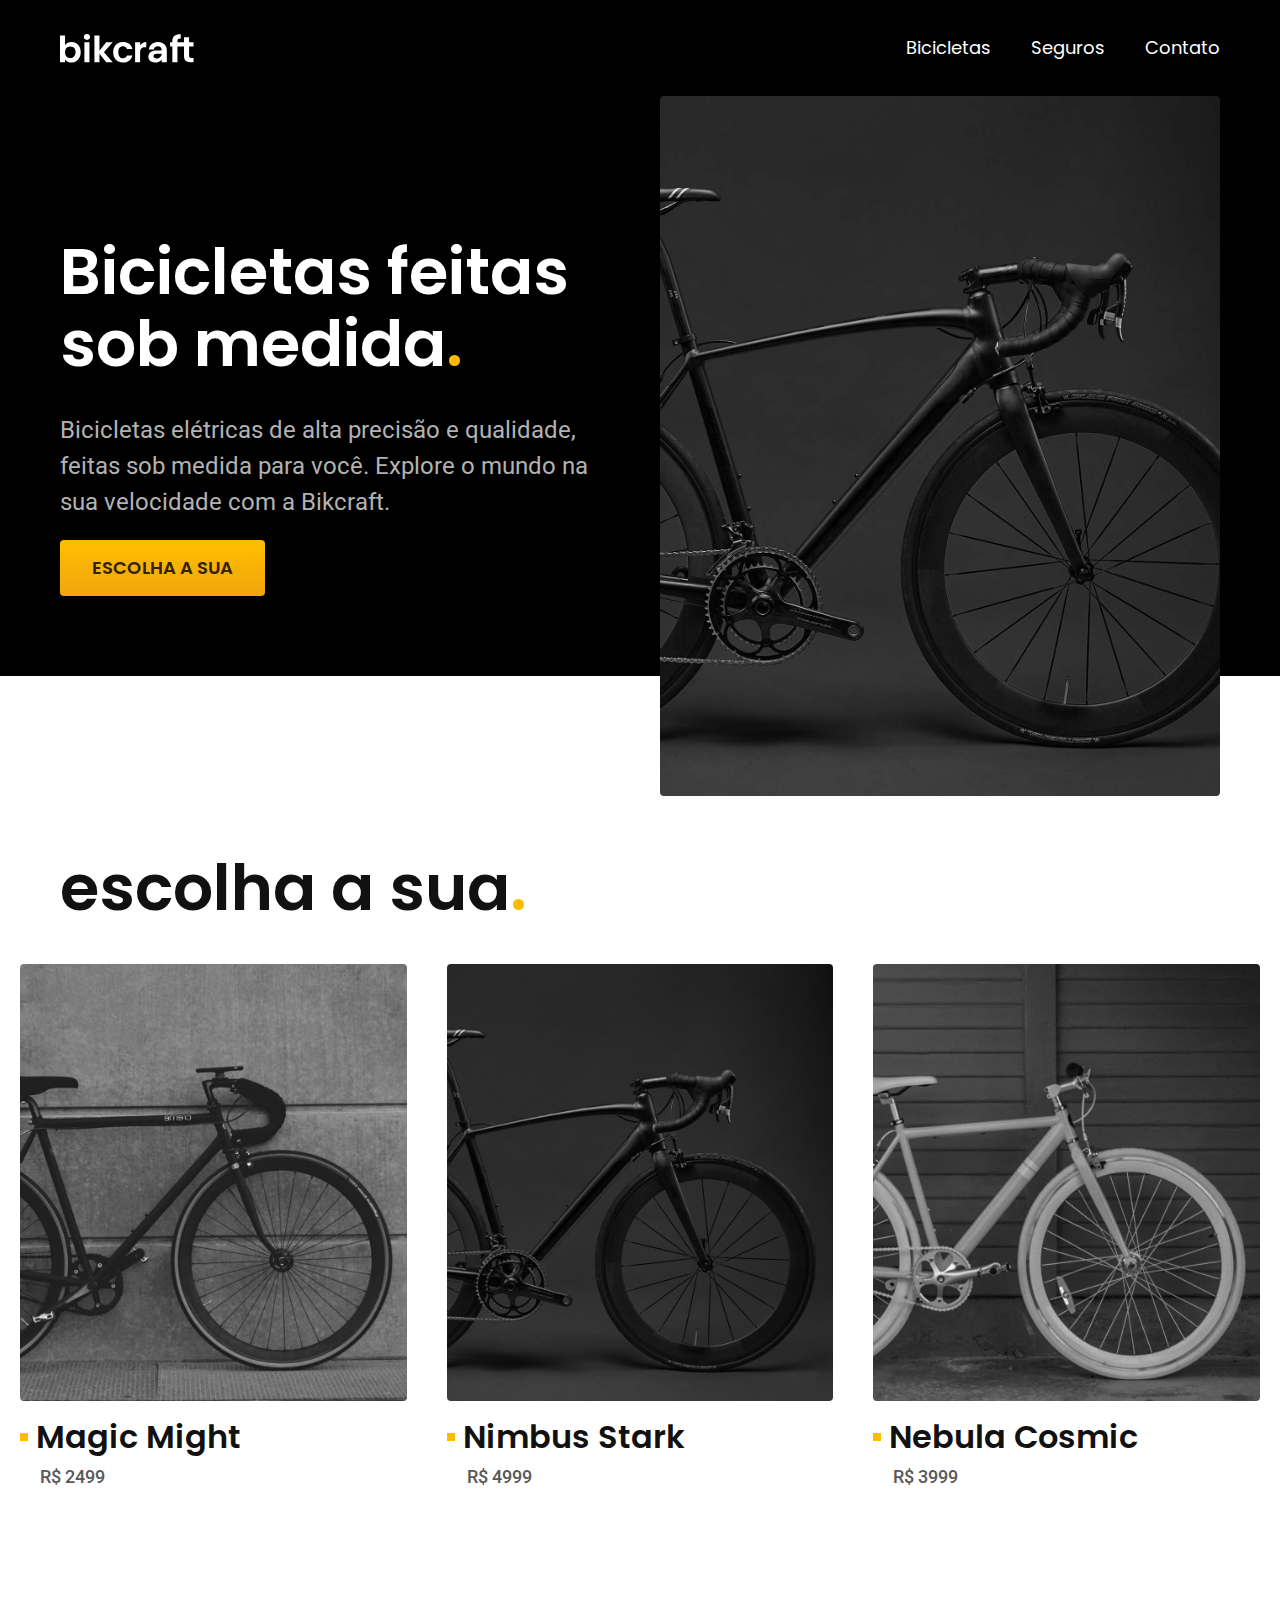
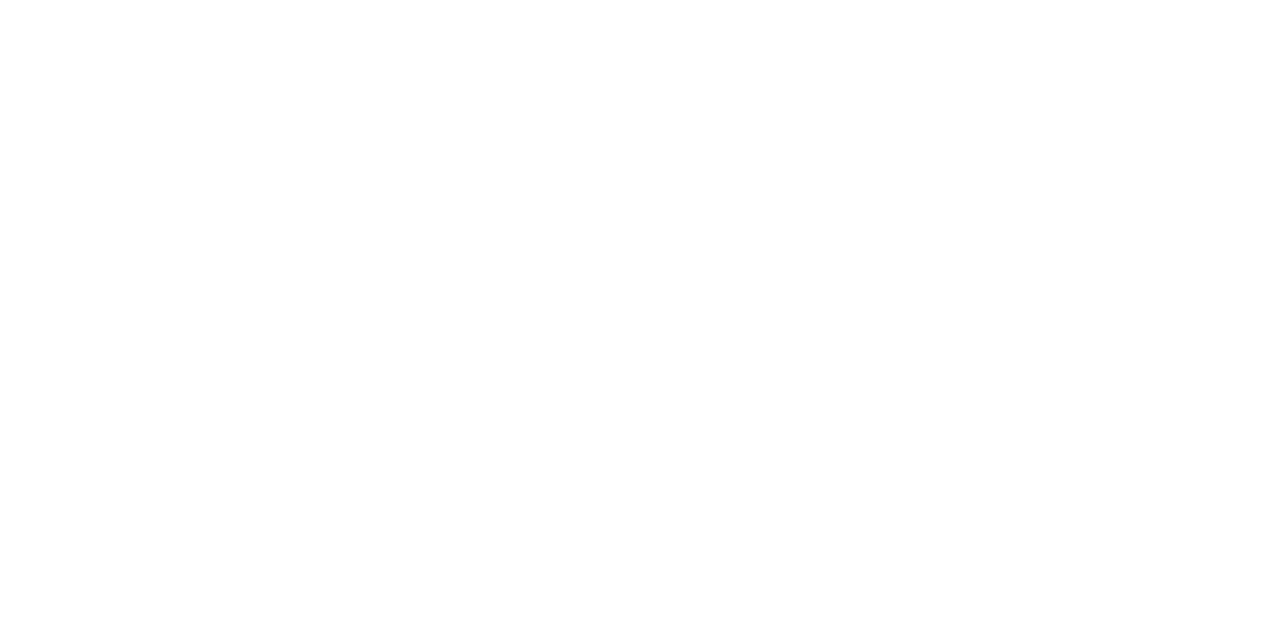
==== index.html @ a2d6c623 "container" ====
<!DOCTYPE html>
<html lang="pt-br">

<head>
  <meta charset="UTF-8">
  <meta http-equiv="X-UA-Compatible" content="IE=edge">
  <meta name="viewport" content="width=device-width, initial-scale=1.0">
  <meta name="description"
    content="Bicicletas elétricas de alta precisão e qualidade,  feitas sob medida para o cliente. Explore o mundo na sua velocidade com a Bikcraft.">

  <title>Bikcraft - Bicicletas Elétricas</title>

  <link rel="stylesheet" href="./css/style.css">

  <!--Tipografia-->
  <link rel="preconnect" href="https://fonts.googleapis.com">
  <link rel="preconnect" href="https://fonts.gstatic.com" crossorigin>
  <link href="https://fonts.googleapis.com/css2?family=Poppins:wght@400;600&family=Roboto:wght@400;500&display=swap"
    rel="stylesheet">

</head>

<body>

  <header class="header-bg">
    <div class="header container">

      <a href="./"><img src="./img/bikcraft.svg" alt="Bikcraft"></a>

      <nav aria-label="primaria">
        <ul class="header-menu font-1-m cor-0">
          <li><a href="./bicicletas.html">Bicicletas</a></li>
          <li><a href="./seguros.html">Seguros</a></li>
          <li><a href="./contato">Contato</a></li>
        </ul>
      </nav>
    </div>
  </header>



  <main class="introducao-bg">
    <div class="introducao container">
      <div class="introducao-conteudo">
        <h1 class="font-1-xxl cor-0">Bicicletas feitas sob medida<span class="cor-p1">.</span></h1>
        <p class="font-2-l cor-5">Bicicletas elétricas de alta precisão e qualidade, feitas sob medida para você.
          Explore o mundo na sua
          velocidade com a Bikcraft.</p>
        <a class="btn" href="./bicicletas.html">Escolha a sua</a>
      </div>
      <div>
        <img src="./img/fotos/introducao.jpg" alt="Bicicleta elétrica preta">
      </div>
    </div>
  </main>

  <article class="bicicletas-lista">
    <h2 class=" container font-1-xxl">escolha a sua<span class="cor-p1">.</span></h2>
    <ul>
      <li>
        <a href="./bicicletas/magic.html">
          <img src="./img/bicicletas/magic-home.jpg" alt="Bicicleta Preta">
          <h3 class="font-1-xl">Magic Might</h3>
          <span class="font-2-m cor-8">R$ 2499</span>
        </a>
      </li>

      <li>
        <a href="./bicicletas/nimbus.html">
          <img src="./img/bicicletas/nimbus-home.jpg" alt="Bicicleta Preta">
          <h3 class="font-1-xl">Nimbus Stark</h3>
          <span class="font-2-m cor-8">R$ 4999</span>
        </a>
      </li>

      <li>
        <a href="./bicicletas/nebula.html">
          <img src="./img/bicicletas/nebula-home.jpg" alt="Bicicleta Preta">
          <h3 class="font-1-xl">Nebula Cosmic</h3>
          <span class="font-2-m cor-8">R$ 3999</span>
        </a>
      </li>
    </ul>
  </article>













</body>

</html>
---- css/style.css ----
@import './global/global.css';
@import './utilidades/tipografia.css';
@import './utilidades/cores.css';

@import './global/header.css';

/* Utilidades*/
@import './utilidades/componentes.css';

/* Home */
@import './home/introducao.css';

/* Bicicletas Lista */
@import './bicicletas/bicicletas-lista.css';
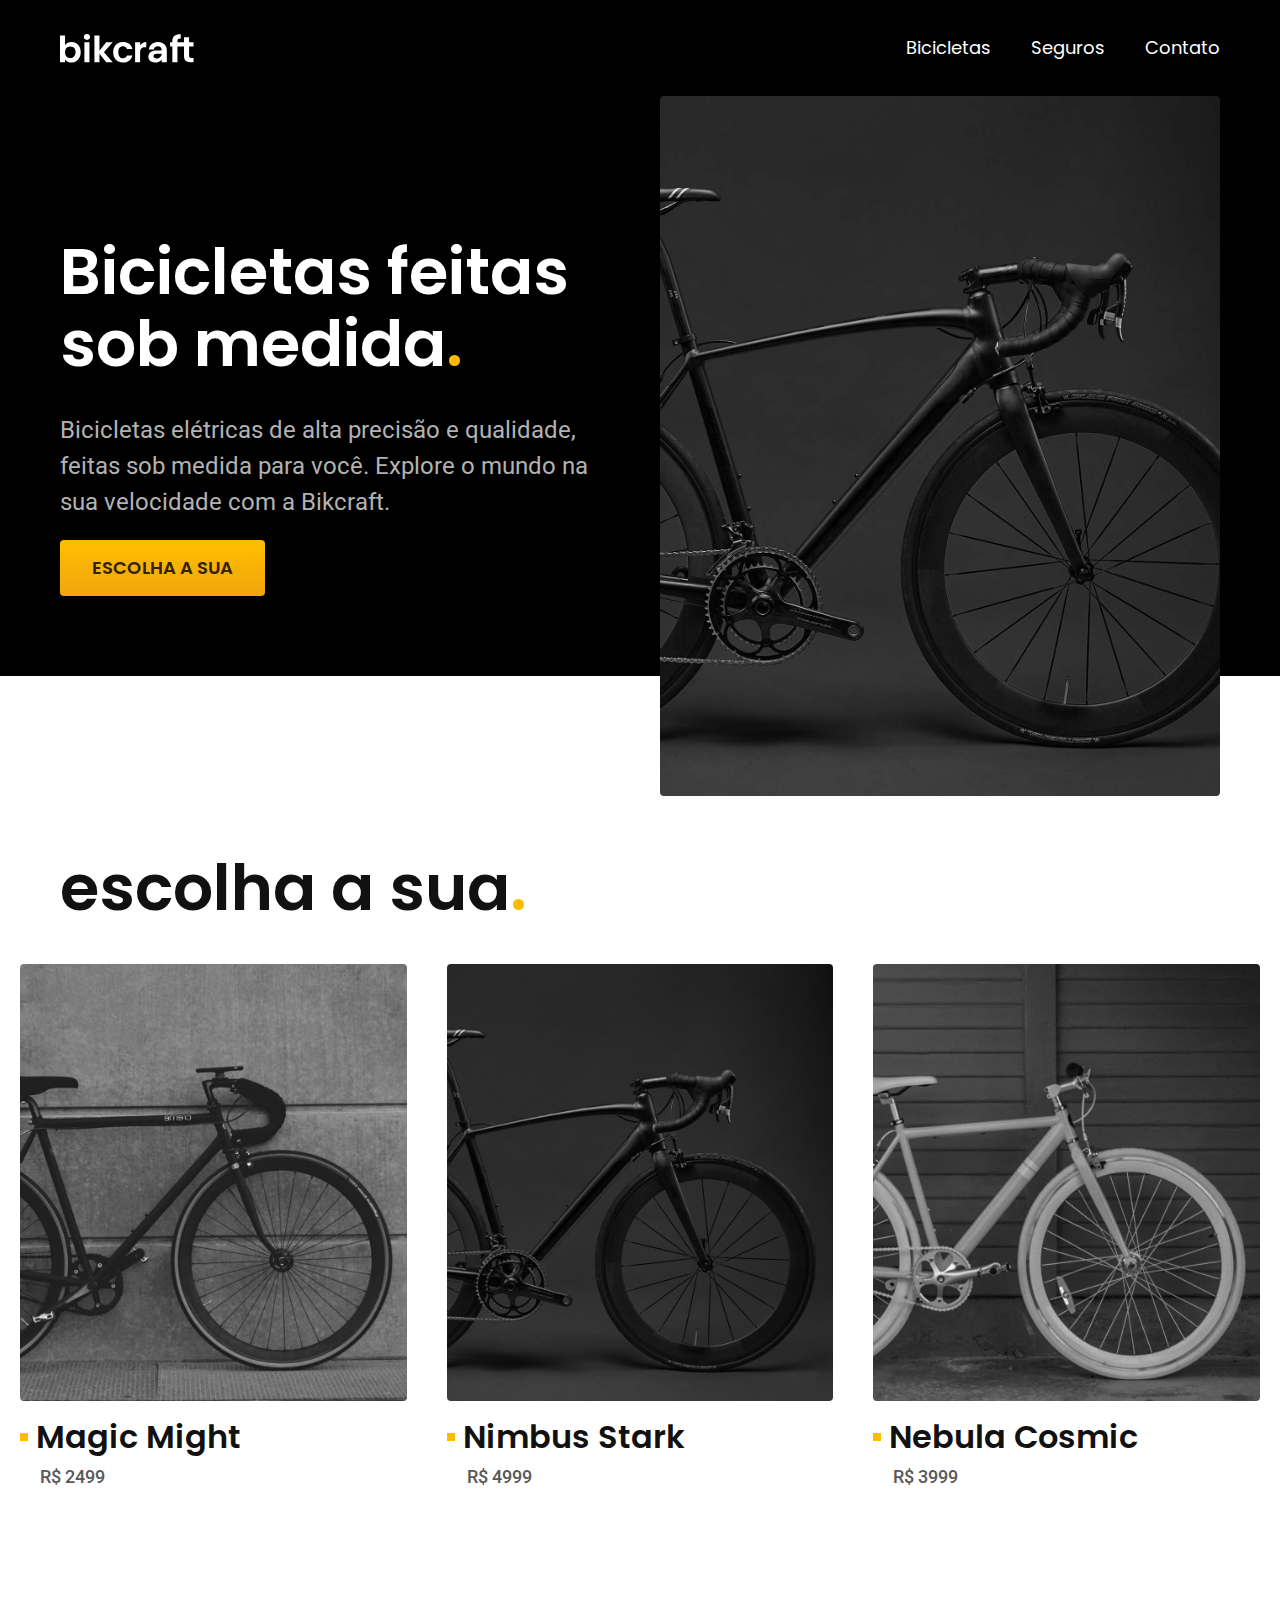
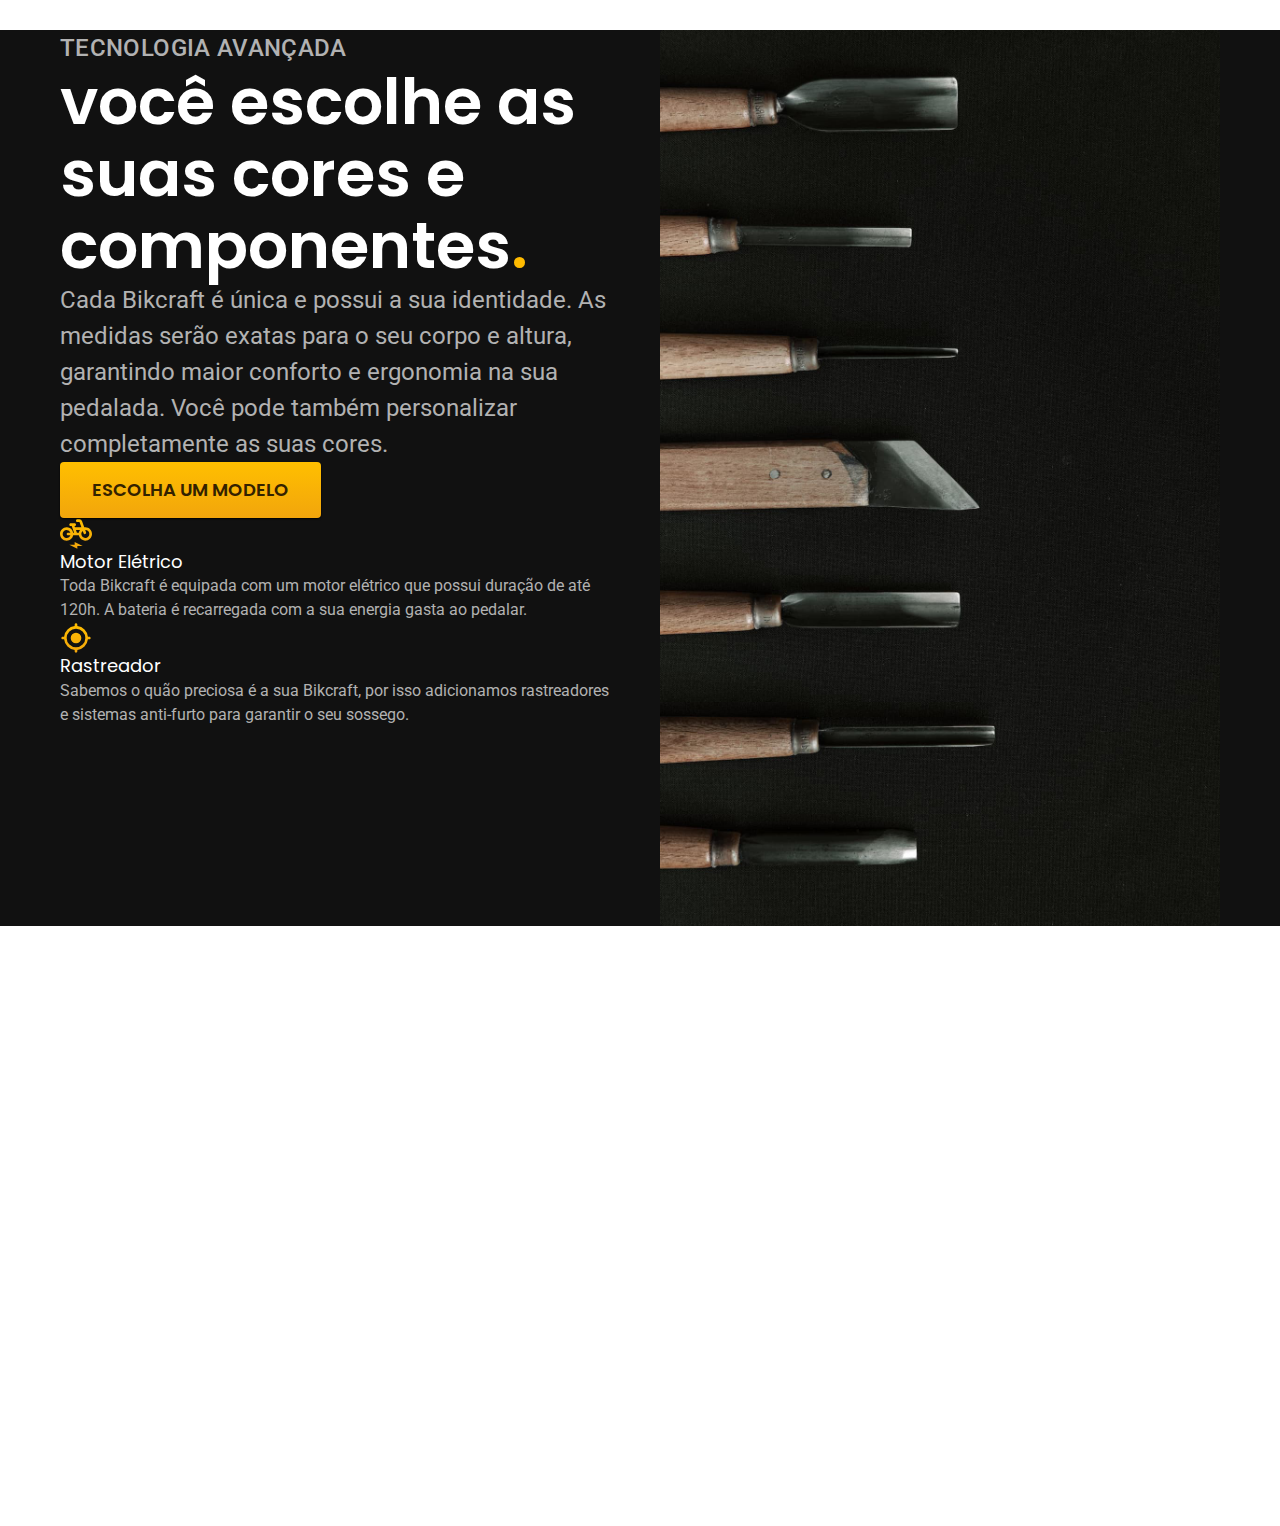
==== commit a03ff701: "tecnologia 1" ====
--- a/index.html
+++ b/index.html
@@ -83,8 +83,31 @@
     </ul>
   </article>
 
-
-
+  <article class="tecnologia-bg">
+    <div class="tecnologia container">
+      <div class="tecnologia-conteudo">
+        <span class="font-2-l-b cor-5">Tecnologia Avançada</span>
+        <h2 class="font-1-xxl cor-0">você escolhe as suas cores e componentes<span class="cor-p1">.</span></h2>
+        <p class="font-2-l cor-5">Cada Bikcraft é única e possui a sua identidade. As medidas serão exatas para o seu corpo e altura, garantindo maior conforto e ergonomia na sua pedalada. Você pode também personalizar completamente as suas cores.</p>
+        <a class="btn link" href="./bicicletas.html">Escolha um modelo</a>
+        <div class="tecnologia-vantagens">
+          <div>
+            <img src="./img/icones/eletrica.svg" alt="">
+            <h3 class="font-1-m cor-0">Motor Elétrico</h3>
+            <p class="font-2-s cor-5">Toda Bikcraft é equipada com um motor elétrico que possui duração de até 120h. A bateria é recarregada com a sua energia gasta ao pedalar.</p>
+          </div>
+          <div>
+            <img src="./img/icones/rastreador.svg" alt="">
+            <h3 class="font-1-m cor-0">Rastreador</h3>
+            <p class="font-2-s cor-5">Sabemos o quão preciosa é a sua Bikcraft, por isso adicionamos rastreadores e sistemas anti-furto para garantir o seu sossego.</p>
+          </div>
+        </div>
+      </div>
+      <div class="tecnologia-imagem">
+        <img src="./img/fotos/tecnologia.jpg" alt="">
+      </div>
+    </div>
+  </article>
 
 
 
--- a/css/style.css
+++ b/css/style.css
@@ -11,4 +11,7 @@
 @import './home/introducao.css';
 
 /* Bicicletas Lista */
-@import './bicicletas/bicicletas-lista.css';+@import './bicicletas/bicicletas-lista.css';
+
+/* Tecnologia */
+@import './home/tecnologia.css';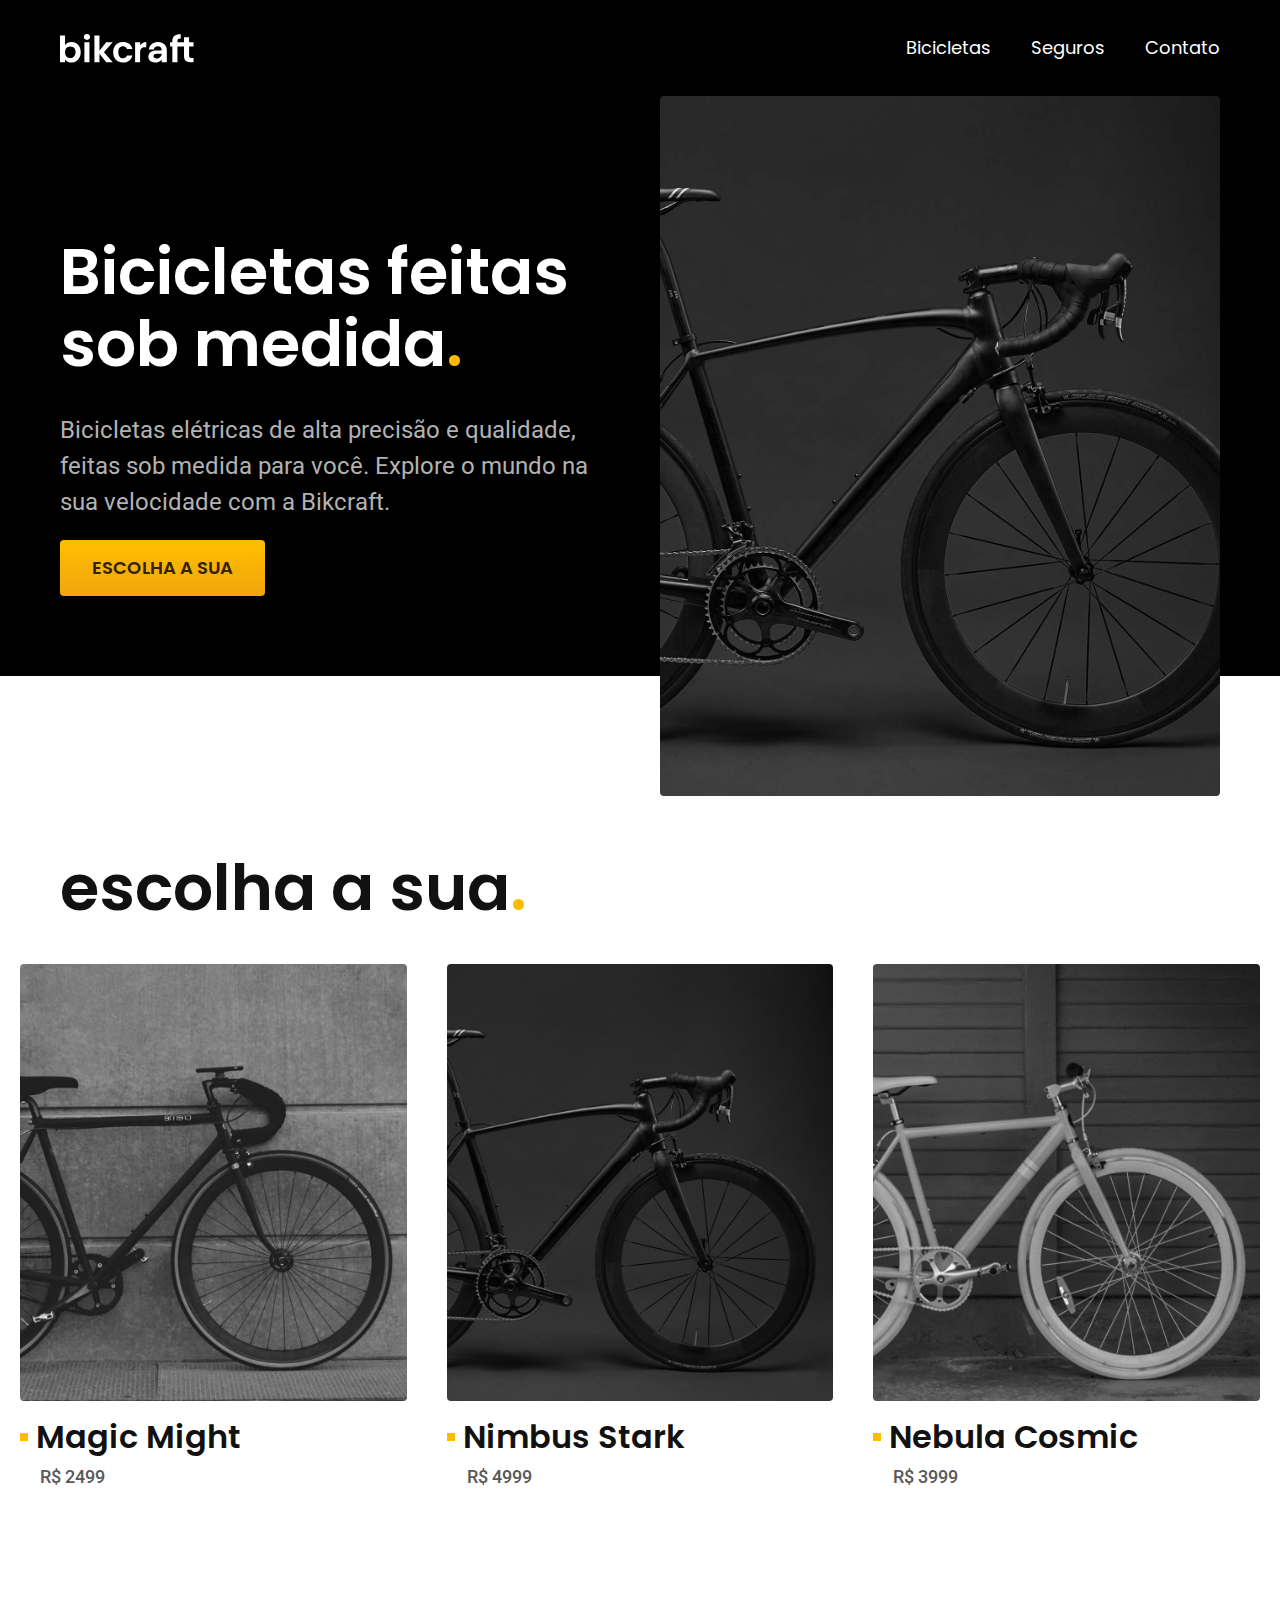
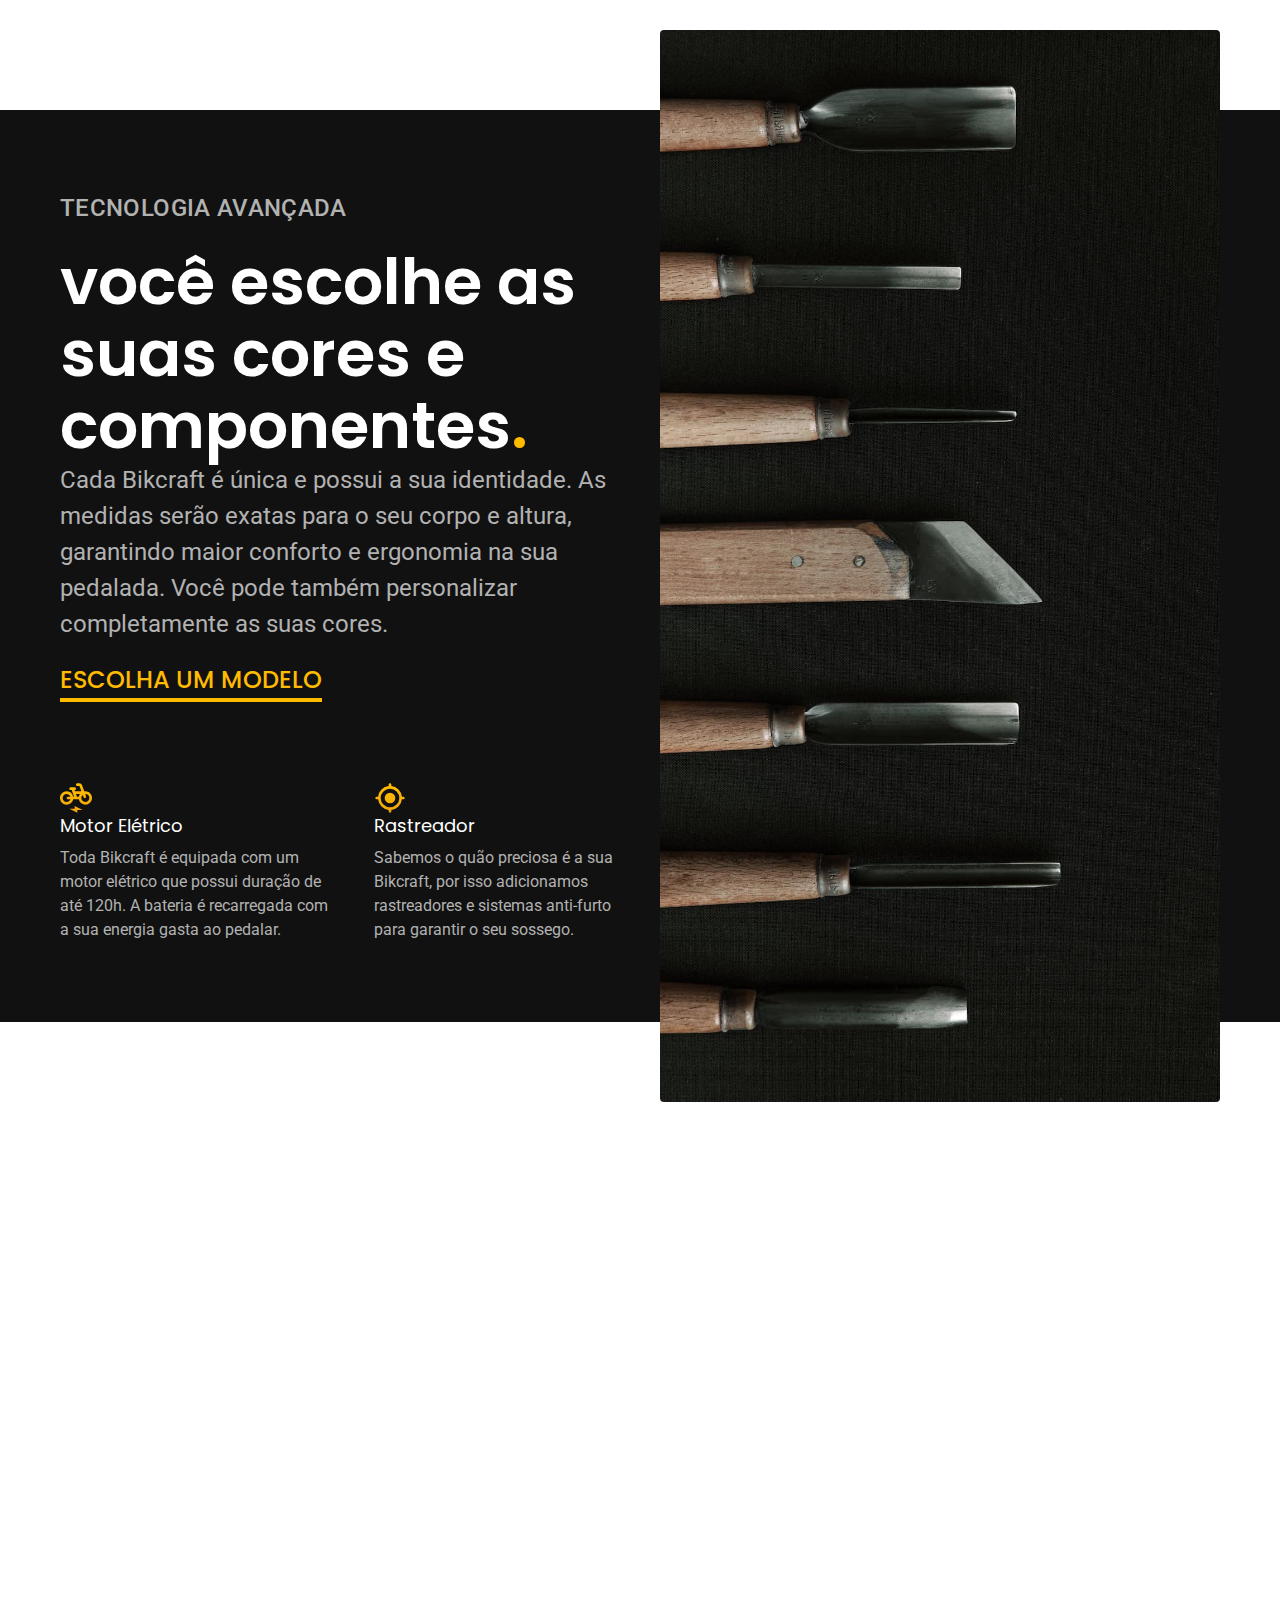
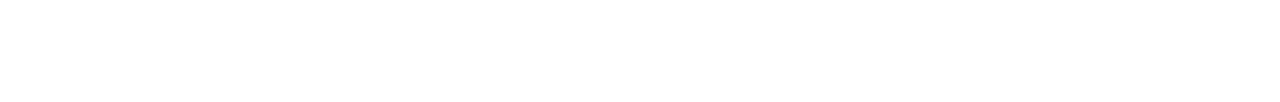
==== commit 4c07711a: "tecnologia 2" ====
--- a/index.html
+++ b/index.html
@@ -89,7 +89,7 @@
         <span class="font-2-l-b cor-5">Tecnologia Avançada</span>
         <h2 class="font-1-xxl cor-0">você escolhe as suas cores e componentes<span class="cor-p1">.</span></h2>
         <p class="font-2-l cor-5">Cada Bikcraft é única e possui a sua identidade. As medidas serão exatas para o seu corpo e altura, garantindo maior conforto e ergonomia na sua pedalada. Você pode também personalizar completamente as suas cores.</p>
-        <a class="btn link" href="./bicicletas.html">Escolha um modelo</a>
+        <a class="link" href="./bicicletas.html">Escolha um modelo</a>
         <div class="tecnologia-vantagens">
           <div>
             <img src="./img/icones/eletrica.svg" alt="">
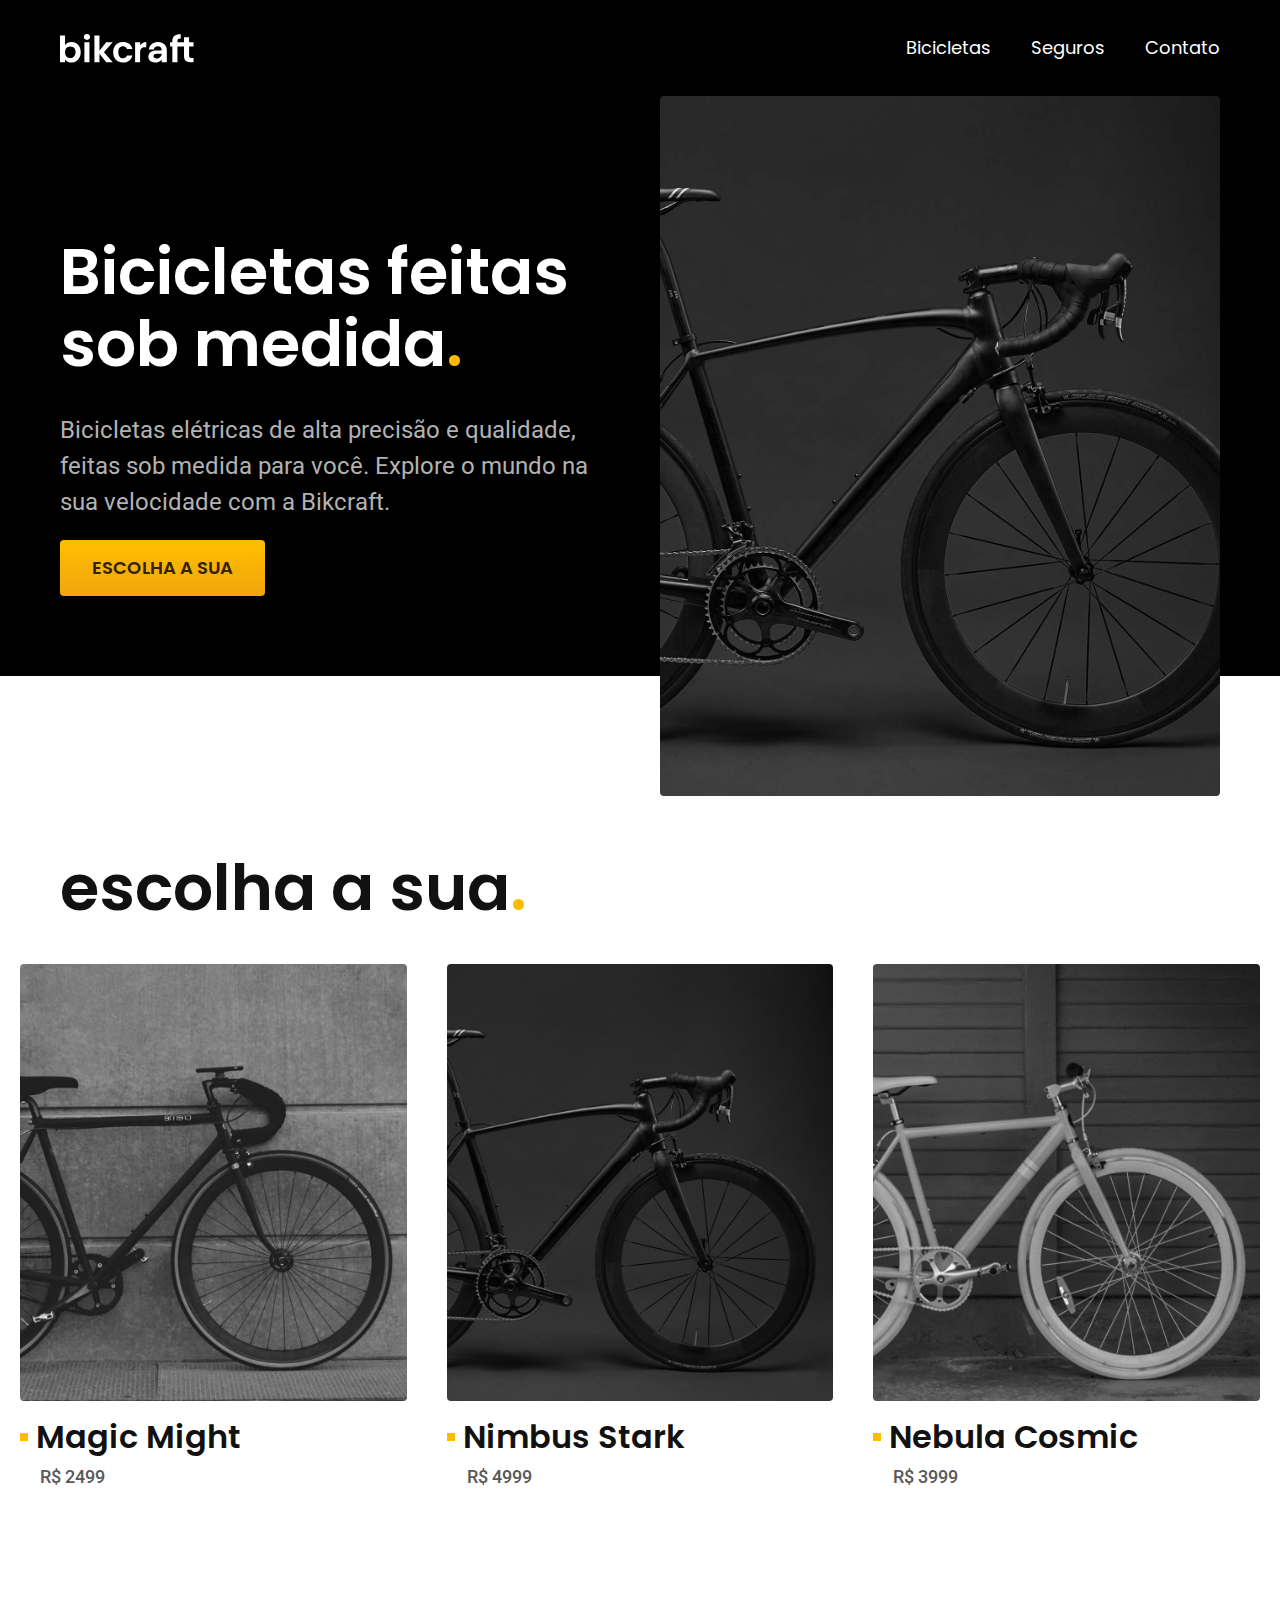
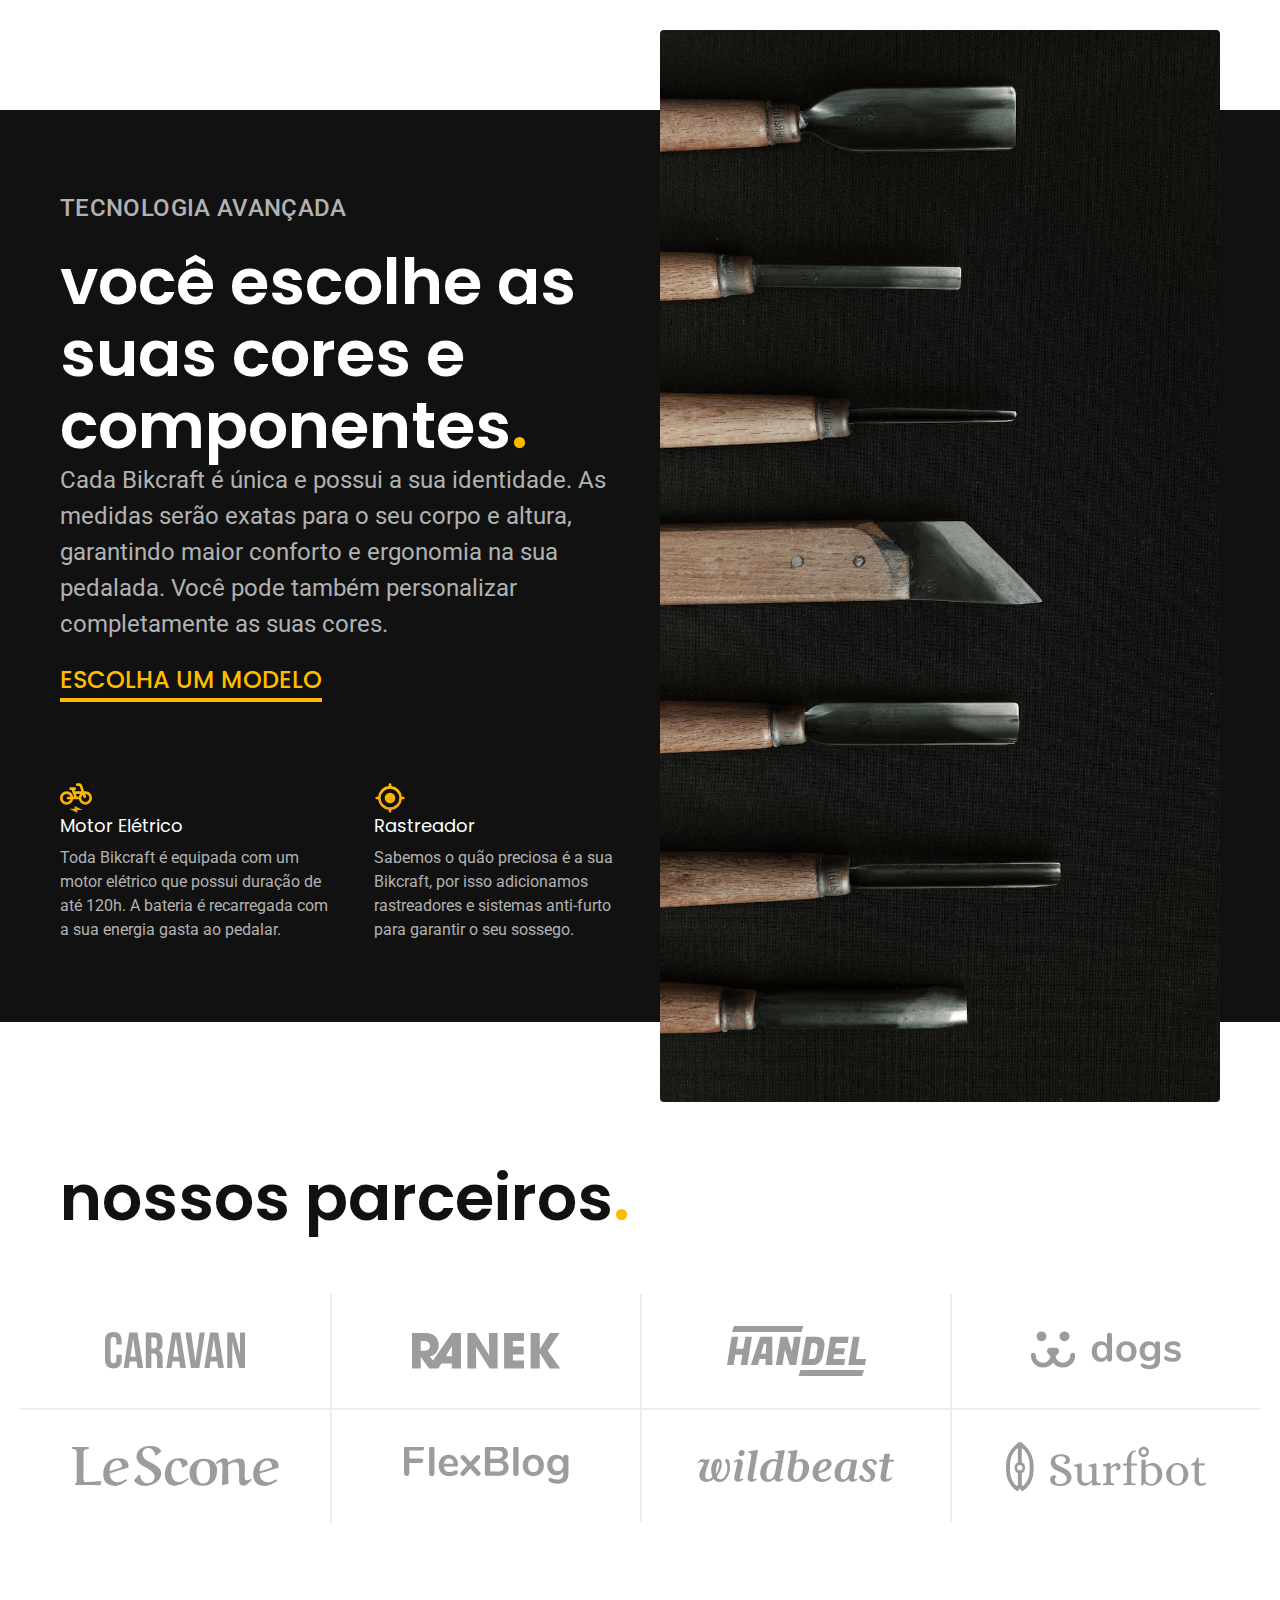
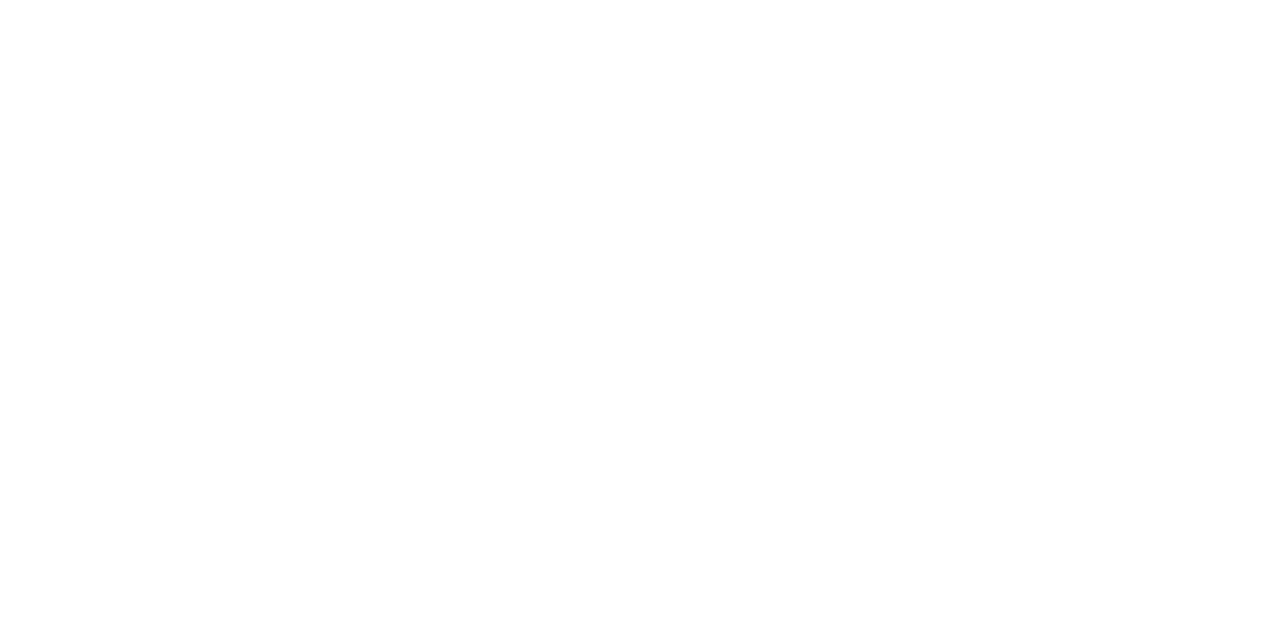
==== commit 75536fc5: "Parceiros" ====
--- a/index.html
+++ b/index.html
@@ -88,18 +88,22 @@
       <div class="tecnologia-conteudo">
         <span class="font-2-l-b cor-5">Tecnologia Avançada</span>
         <h2 class="font-1-xxl cor-0">você escolhe as suas cores e componentes<span class="cor-p1">.</span></h2>
-        <p class="font-2-l cor-5">Cada Bikcraft é única e possui a sua identidade. As medidas serão exatas para o seu corpo e altura, garantindo maior conforto e ergonomia na sua pedalada. Você pode também personalizar completamente as suas cores.</p>
+        <p class="font-2-l cor-5">Cada Bikcraft é única e possui a sua identidade. As medidas serão exatas para o seu
+          corpo e altura, garantindo maior conforto e ergonomia na sua pedalada. Você pode também personalizar
+          completamente as suas cores.</p>
         <a class="link" href="./bicicletas.html">Escolha um modelo</a>
         <div class="tecnologia-vantagens">
           <div>
             <img src="./img/icones/eletrica.svg" alt="">
             <h3 class="font-1-m cor-0">Motor Elétrico</h3>
-            <p class="font-2-s cor-5">Toda Bikcraft é equipada com um motor elétrico que possui duração de até 120h. A bateria é recarregada com a sua energia gasta ao pedalar.</p>
+            <p class="font-2-s cor-5">Toda Bikcraft é equipada com um motor elétrico que possui duração de até 120h. A
+              bateria é recarregada com a sua energia gasta ao pedalar.</p>
           </div>
           <div>
             <img src="./img/icones/rastreador.svg" alt="">
             <h3 class="font-1-m cor-0">Rastreador</h3>
-            <p class="font-2-s cor-5">Sabemos o quão preciosa é a sua Bikcraft, por isso adicionamos rastreadores e sistemas anti-furto para garantir o seu sossego.</p>
+            <p class="font-2-s cor-5">Sabemos o quão preciosa é a sua Bikcraft, por isso adicionamos rastreadores e
+              sistemas anti-furto para garantir o seu sossego.</p>
           </div>
         </div>
       </div>
@@ -108,6 +112,20 @@
       </div>
     </div>
   </article>
+
+  <section class="parceiros" aria-label="Nossos Parceiros">
+    <h2 class=" container font-1-xxl">nossos parceiros<span class="cor-p1">.</span></h2>
+    <ul>
+      <li><img src="./img/parceiros/caravan.svg" alt="caravan"></li>
+      <li><img src="./img/parceiros/ranek.svg" alt="ranek"></li>
+      <li><img src="./img/parceiros/handel.svg" alt="handel"></li>
+      <li><img src="./img/parceiros/dogs.svg" alt="dogs"></li>
+      <li><img src="./img/parceiros/lescone.svg" alt="lescone"></li>
+      <li><img src="./img/parceiros/flexblog.svg" alt="flexblog"></li>
+      <li><img src="./img/parceiros/wildbeast.svg" alt="wildbeast"></li>
+      <li><img src="./img/parceiros/surfbot.svg" alt="surfbot"></li>
+    </ul>
+  </section>
 
 
 
--- a/css/style.css
+++ b/css/style.css
@@ -14,4 +14,7 @@
 @import './bicicletas/bicicletas-lista.css';
 
 /* Tecnologia */
-@import './home/tecnologia.css';+@import './home/tecnologia.css';
+
+/* Parceiros */
+@import './home/parceiros.css';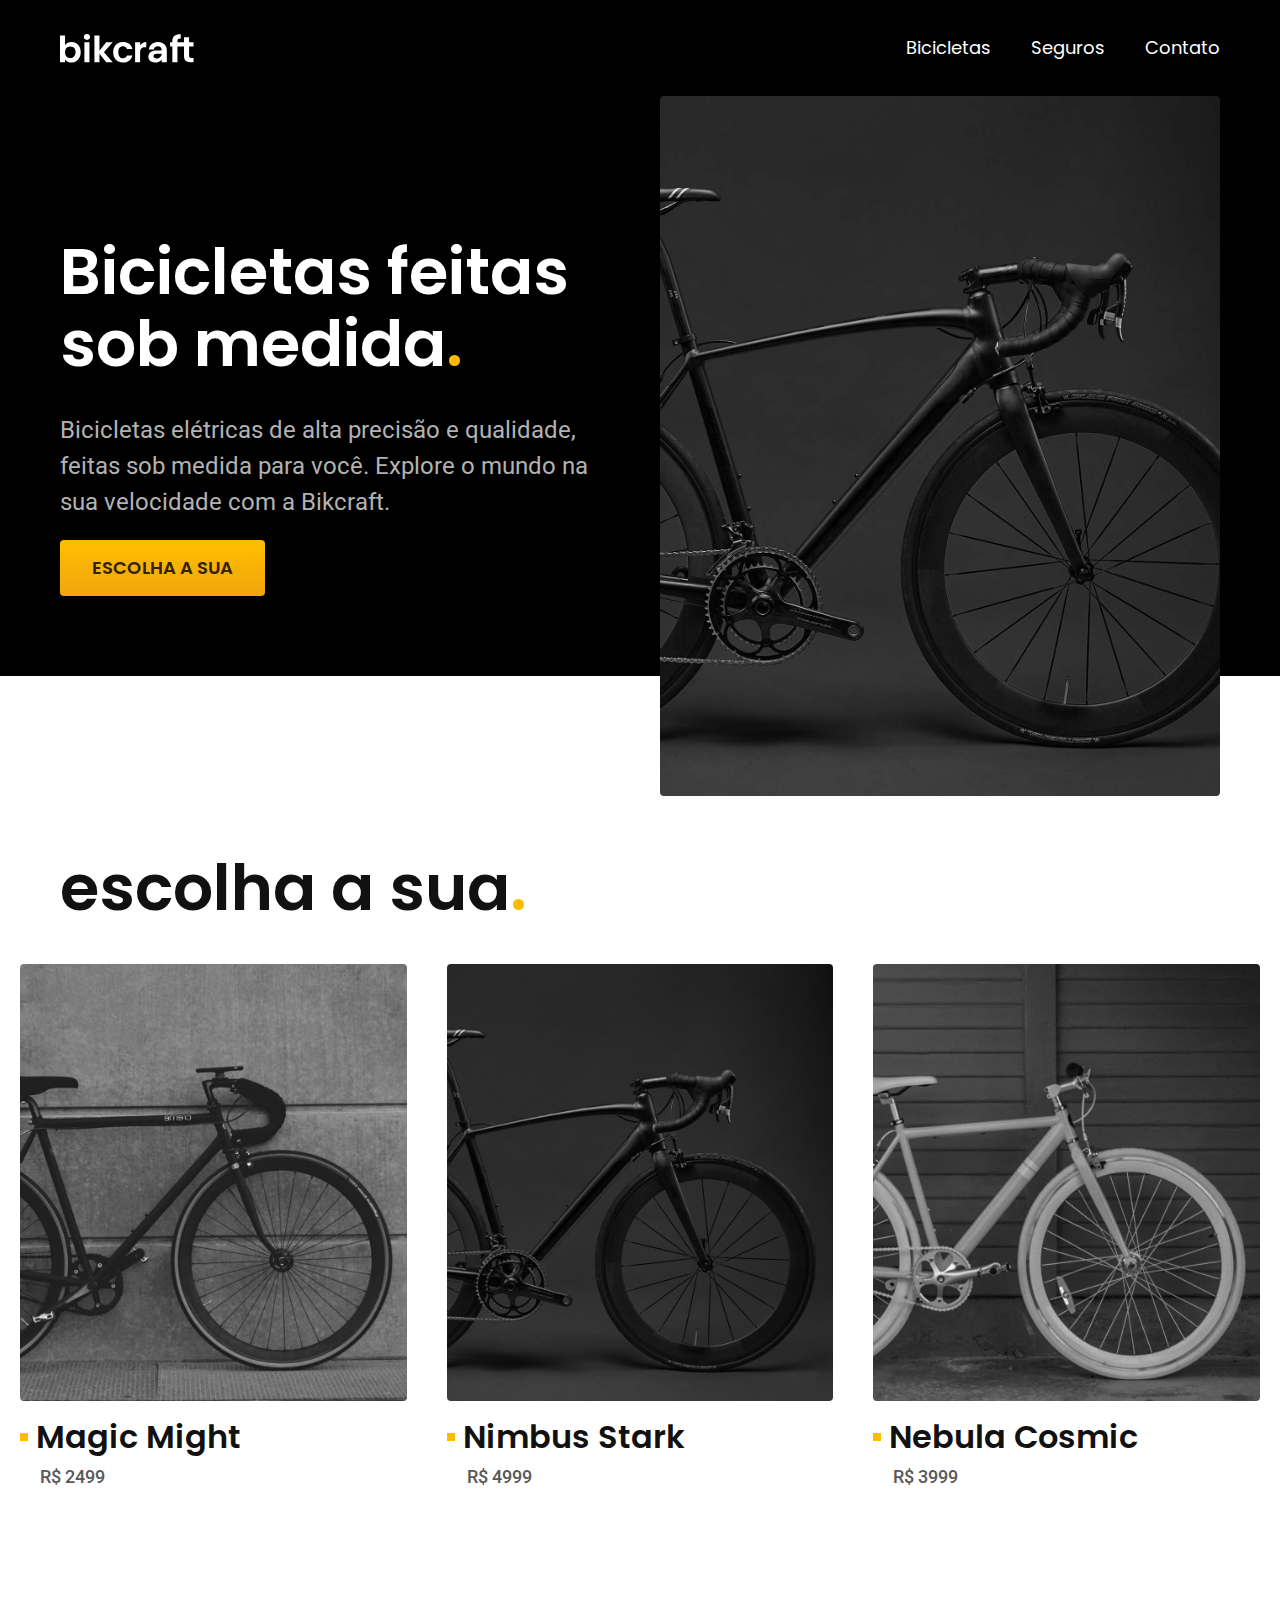
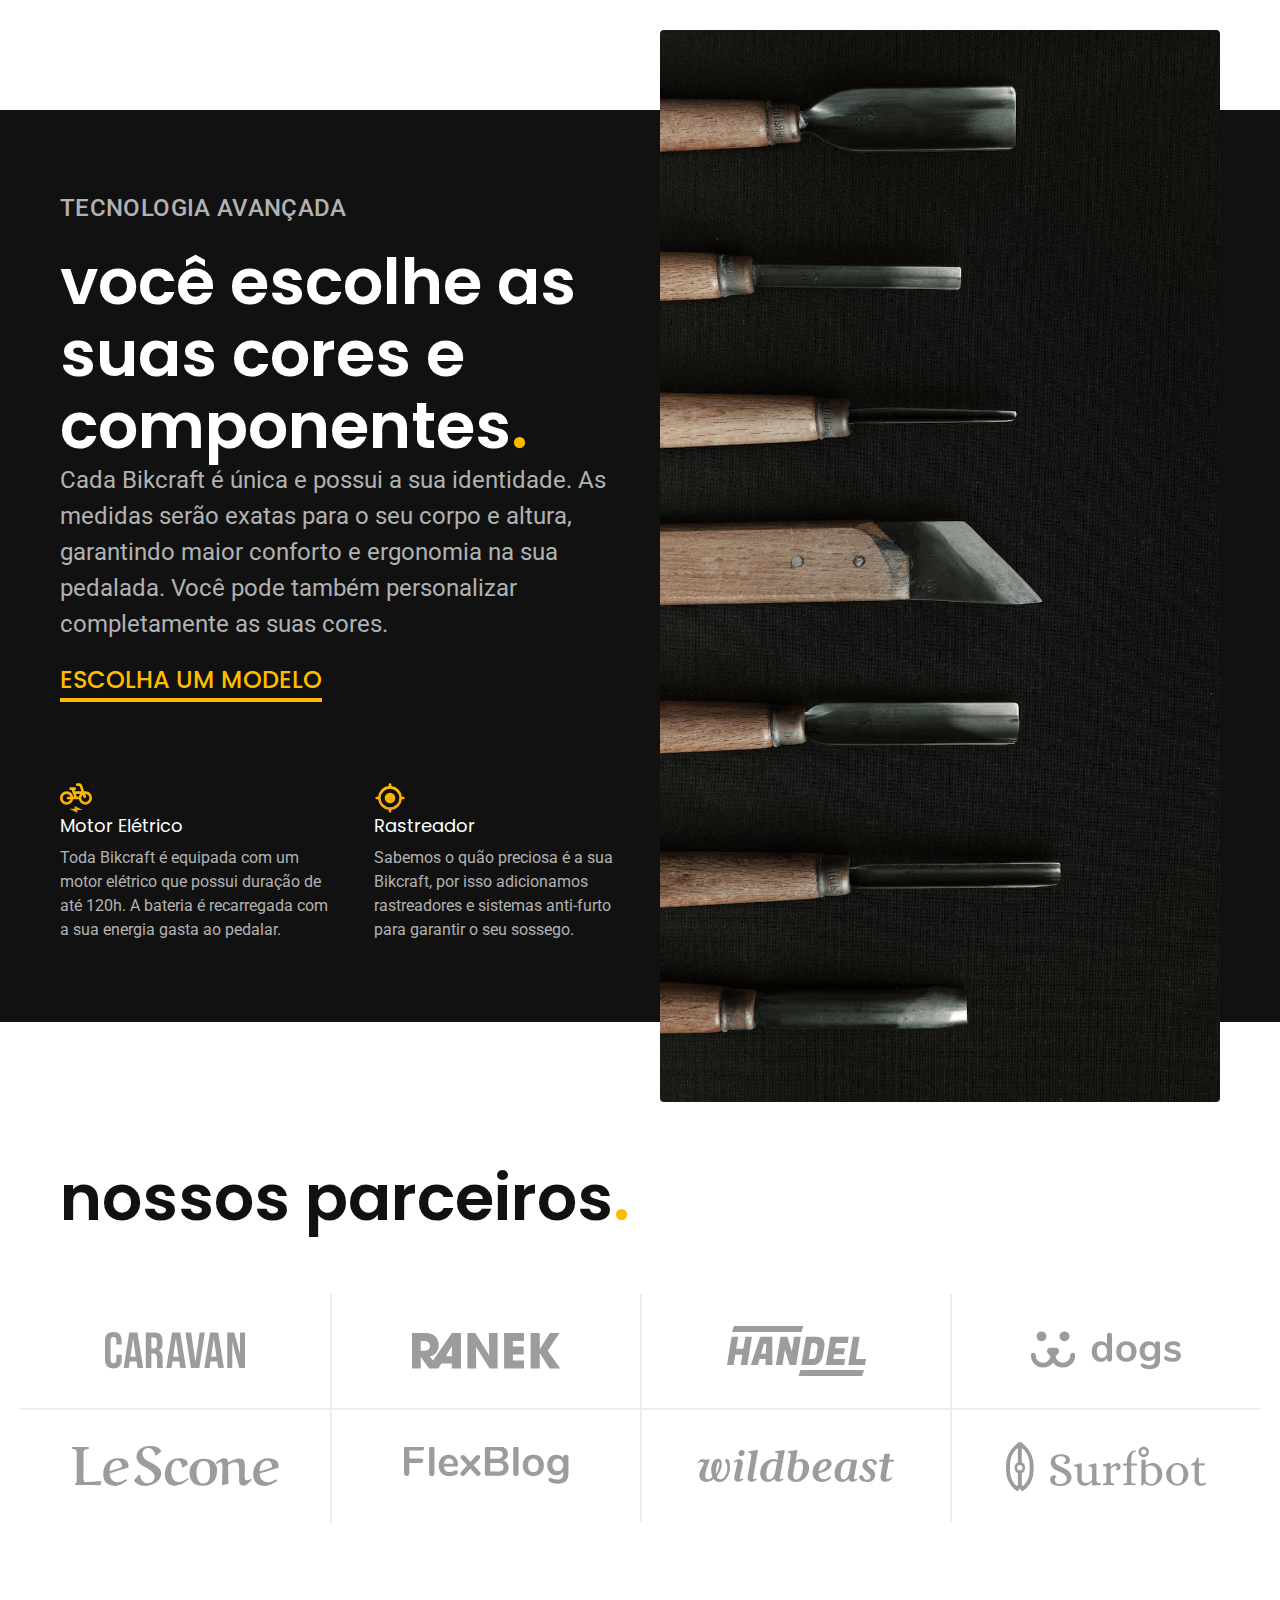
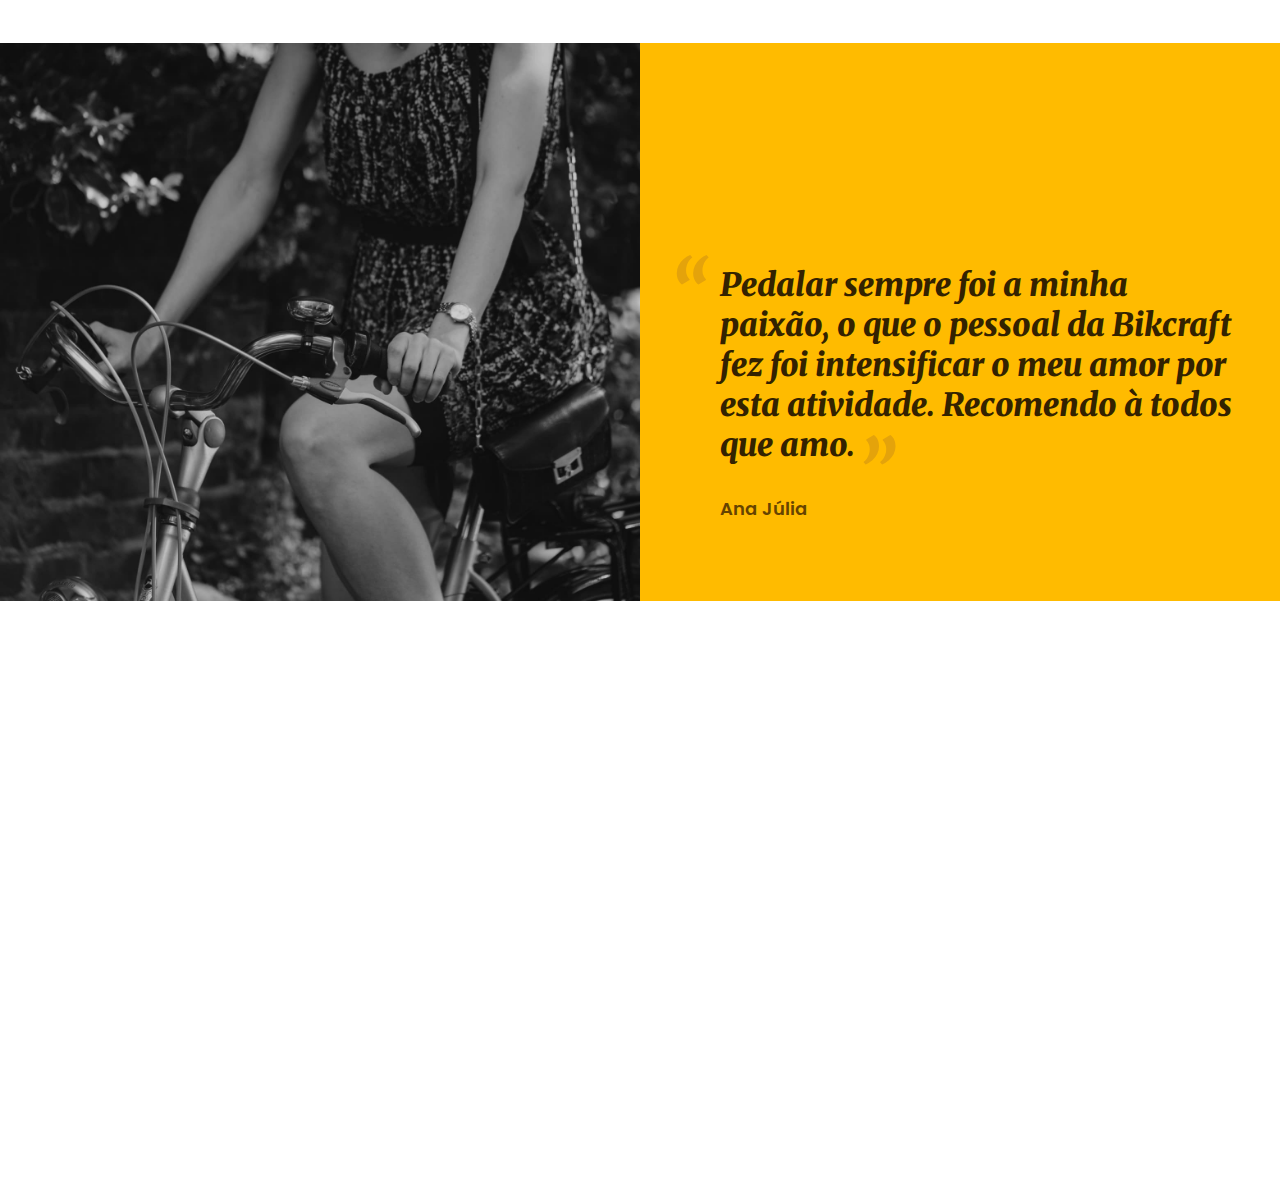
==== commit 6da5bf8c: "depoimento" ====
--- a/index.html
+++ b/index.html
@@ -15,7 +15,8 @@
   <!--Tipografia-->
   <link rel="preconnect" href="https://fonts.googleapis.com">
   <link rel="preconnect" href="https://fonts.gstatic.com" crossorigin>
-  <link href="https://fonts.googleapis.com/css2?family=Poppins:wght@400;600&family=Roboto:wght@400;500&display=swap"
+  <link
+    href="https://fonts.googleapis.com/css2?family=Merriweather:ital,wght@1,900&family=Poppins:wght@400;600&family=Roboto:wght@400;500&display=swap"
     rel="stylesheet">
 
 </head>
@@ -127,6 +128,19 @@
     </ul>
   </section>
 
+  <section class="depoimento" aria-label="Depoimento">
+    <div>
+      <img src="./img/fotos/depoimento.jpg" alt="Pessoa pedalando uma bicicleta Bikcraft">
+    </div>
+    <div class="depoimento-conteudo">
+      <blockquote class="font-1-xl cor-p5">
+        <p>Pedalar sempre foi a minha paixão, o que o pessoal da Bikcraft fez foi intensificar o meu amor por esta
+          atividade. Recomendo à todos que amo.</p>
+      </blockquote>
+      <span class="font-1-m-b cor-p4">Ana Júlia</span>
+    </div>
+  </section>
+
 
 
 
--- a/css/style.css
+++ b/css/style.css
@@ -9,12 +9,11 @@
 
 /* Home */
 @import './home/introducao.css';
+@import './home/depoimento.css';
+@import './home/tecnologia.css';
+@import './home/parceiros.css';
+
 
 /* Bicicletas Lista */
 @import './bicicletas/bicicletas-lista.css';
 
-/* Tecnologia */
-@import './home/tecnologia.css';
-
-/* Parceiros */
-@import './home/parceiros.css';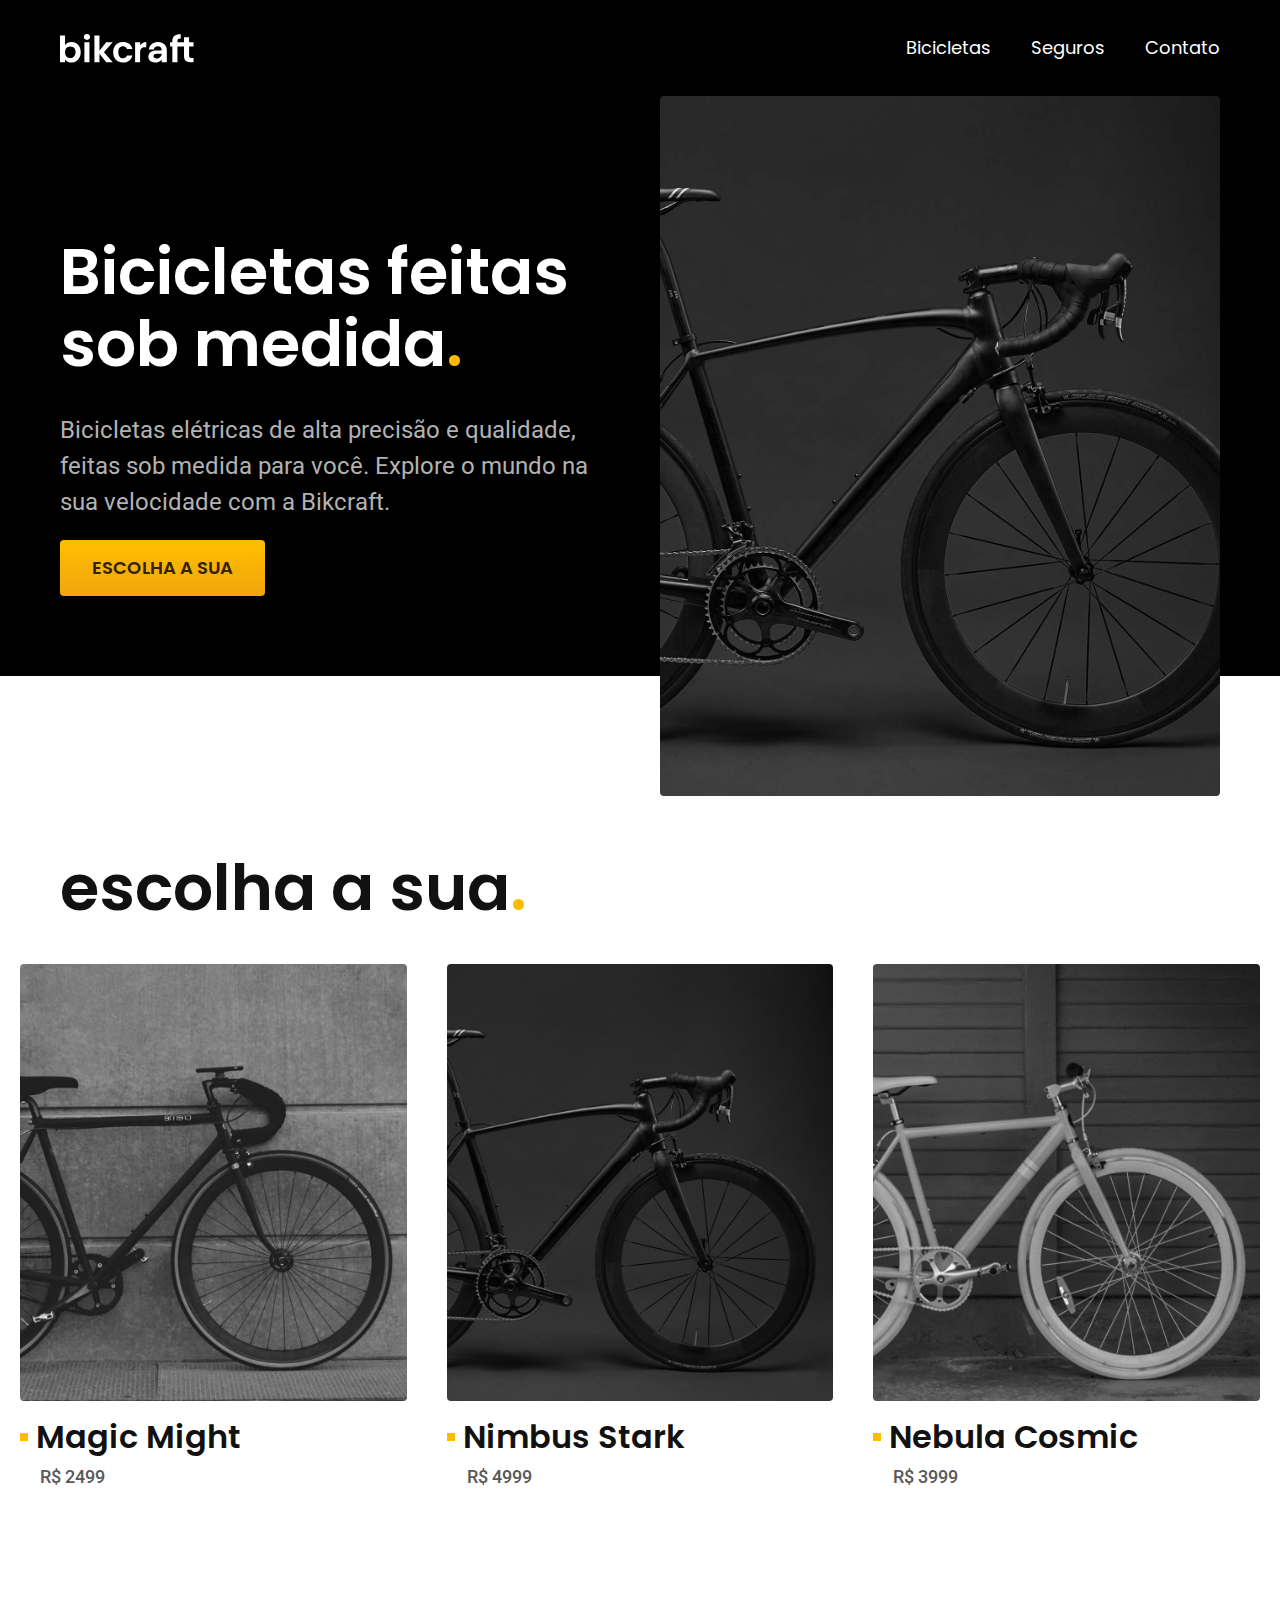
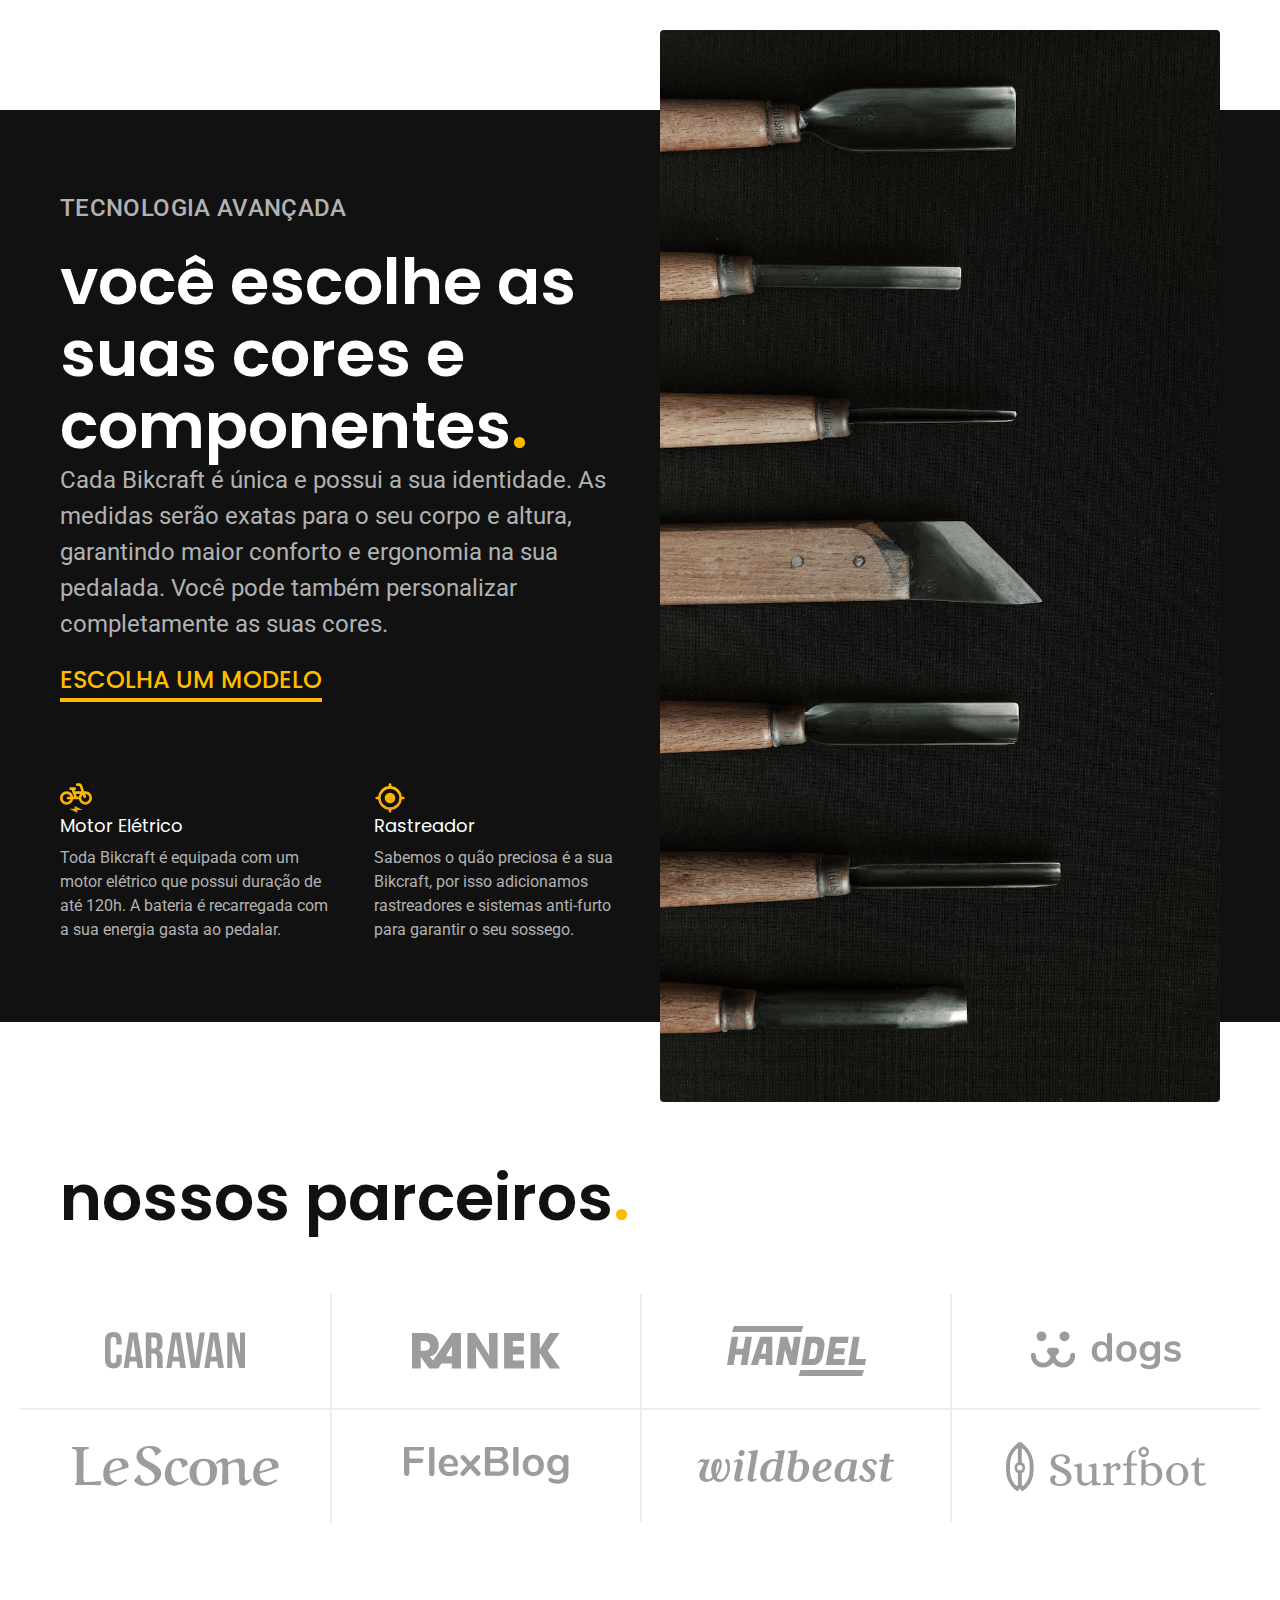
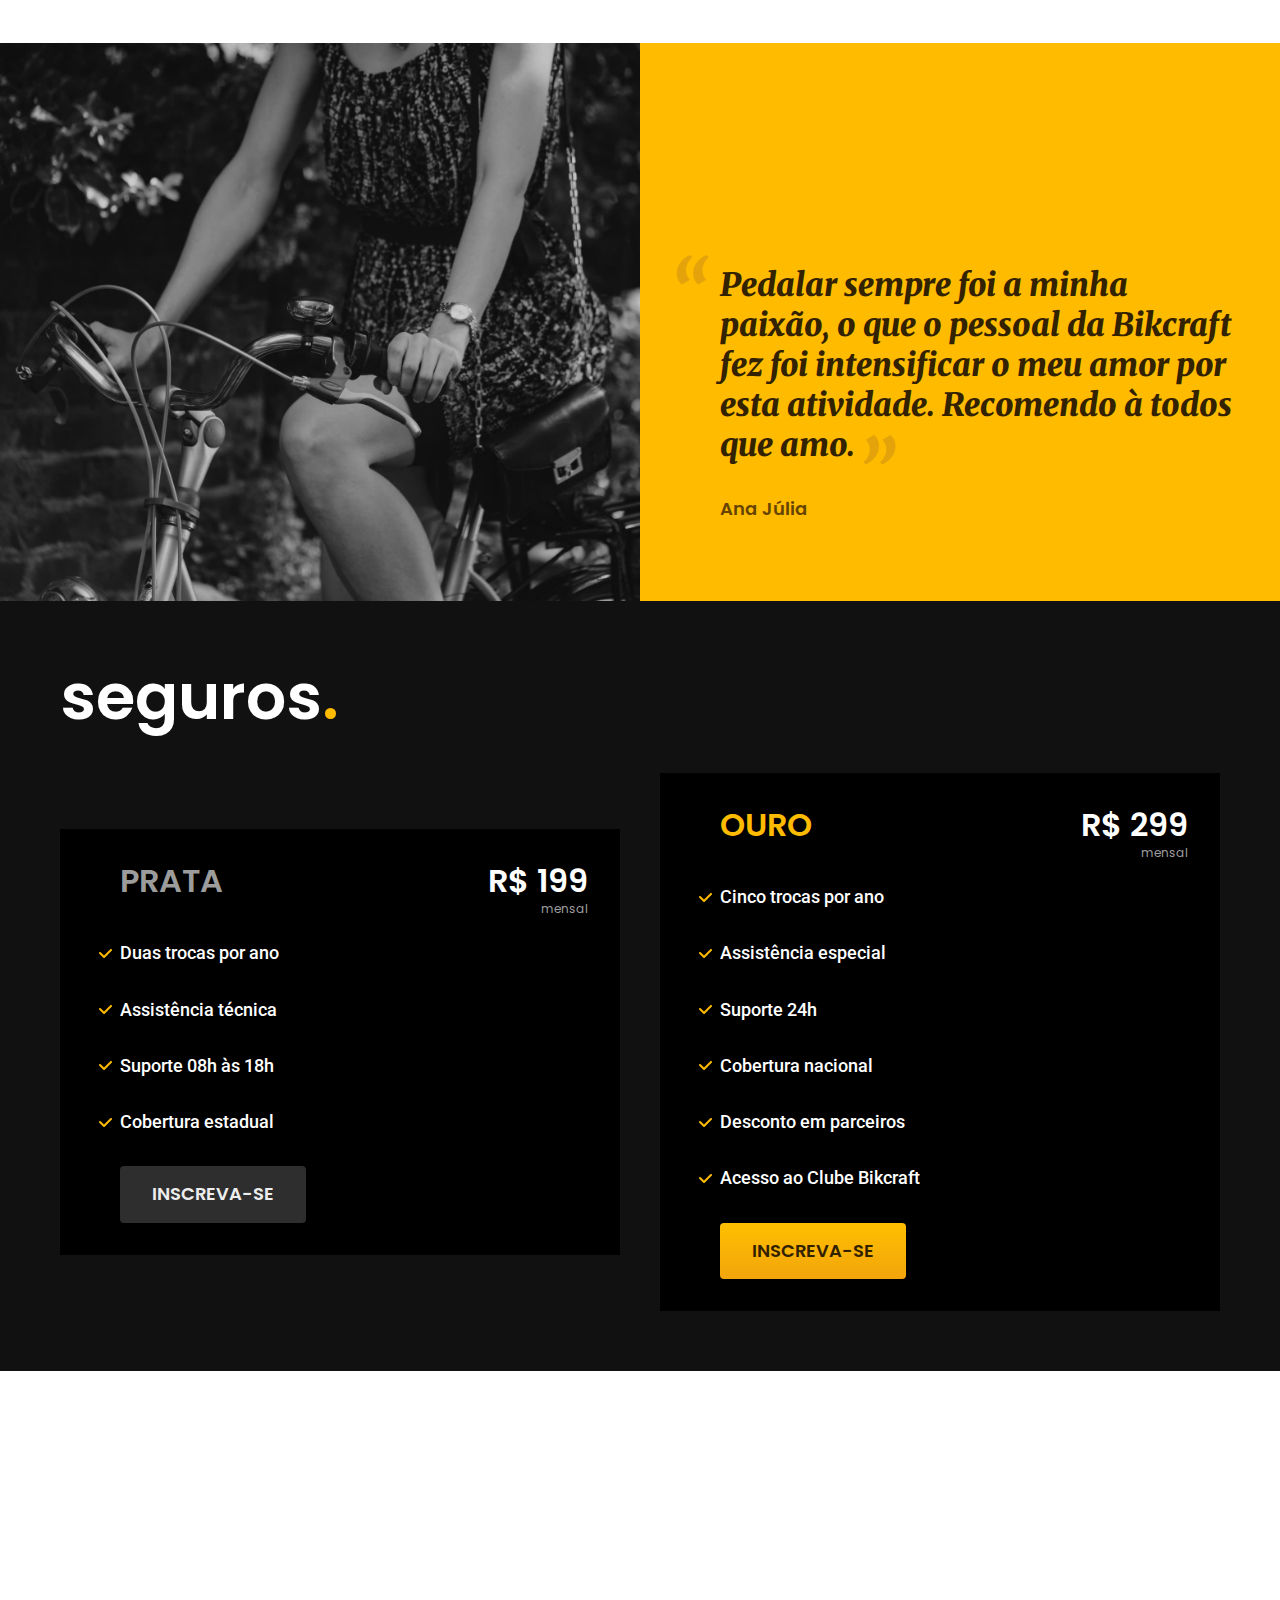
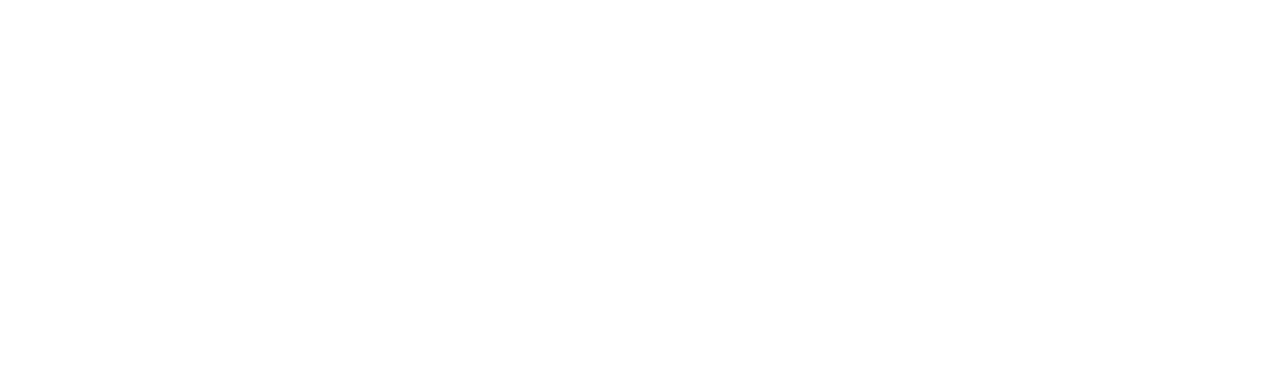
==== commit 53296664: "seguros" ====
--- a/index.html
+++ b/index.html
@@ -141,7 +141,38 @@
     </div>
   </section>
 
+  <article class="seguros-bg">
+    <div class="seguros container">
+      <h2 class="font-1-xxl cor-0">seguros<span class="cor-p1">.</span></h2>
+      <div class="seguros-item">
+        <h3 class="font-1-xl cor-6">PRATA</h3>
+        <span class="font-1-xl cor-0">R$ 199 <span class="font-1-xs cor-6">mensal</span></span>
+        <ul class="font-2-m cor-0">
+          <li>Duas trocas por ano</li>
+          <li>Assistência técnica</li>
+          <li>Suporte 08h às 18h</li>
+          <li>Cobertura estadual</li>
+        </ul>
+        <a class="btn secundario" href="./orcamento.html">Inscreva-se</a>
+      </div>
 
+      <div class="seguros-item">
+        <h3 class="font-1-xl cor-p1">OURO</h3>
+        <span class="font-1-xl cor-0">R$ 299 <span class="font-1-xs cor-6">mensal</span></span>
+        <ul class="font-2-m cor-0">
+          <li>Cinco trocas por ano</li>
+          <li>Assistência especial</li>
+          <li>Suporte 24h</li>
+          <li>Cobertura nacional</li>
+          <li>Desconto em parceiros</li>
+          <li>Acesso ao Clube Bikcraft</li>
+        </ul>
+        <a class="btn" href="./orcamento.html">Inscreva-se</a>
+      </div>
+    </div>
+  </article>
+
+  
 
 
 
--- a/css/style.css
+++ b/css/style.css
@@ -17,3 +17,7 @@
 /* Bicicletas Lista */
 @import './bicicletas/bicicletas-lista.css';
 
+/* Seguros */
+@import './seguros/seguros.css';
+
+
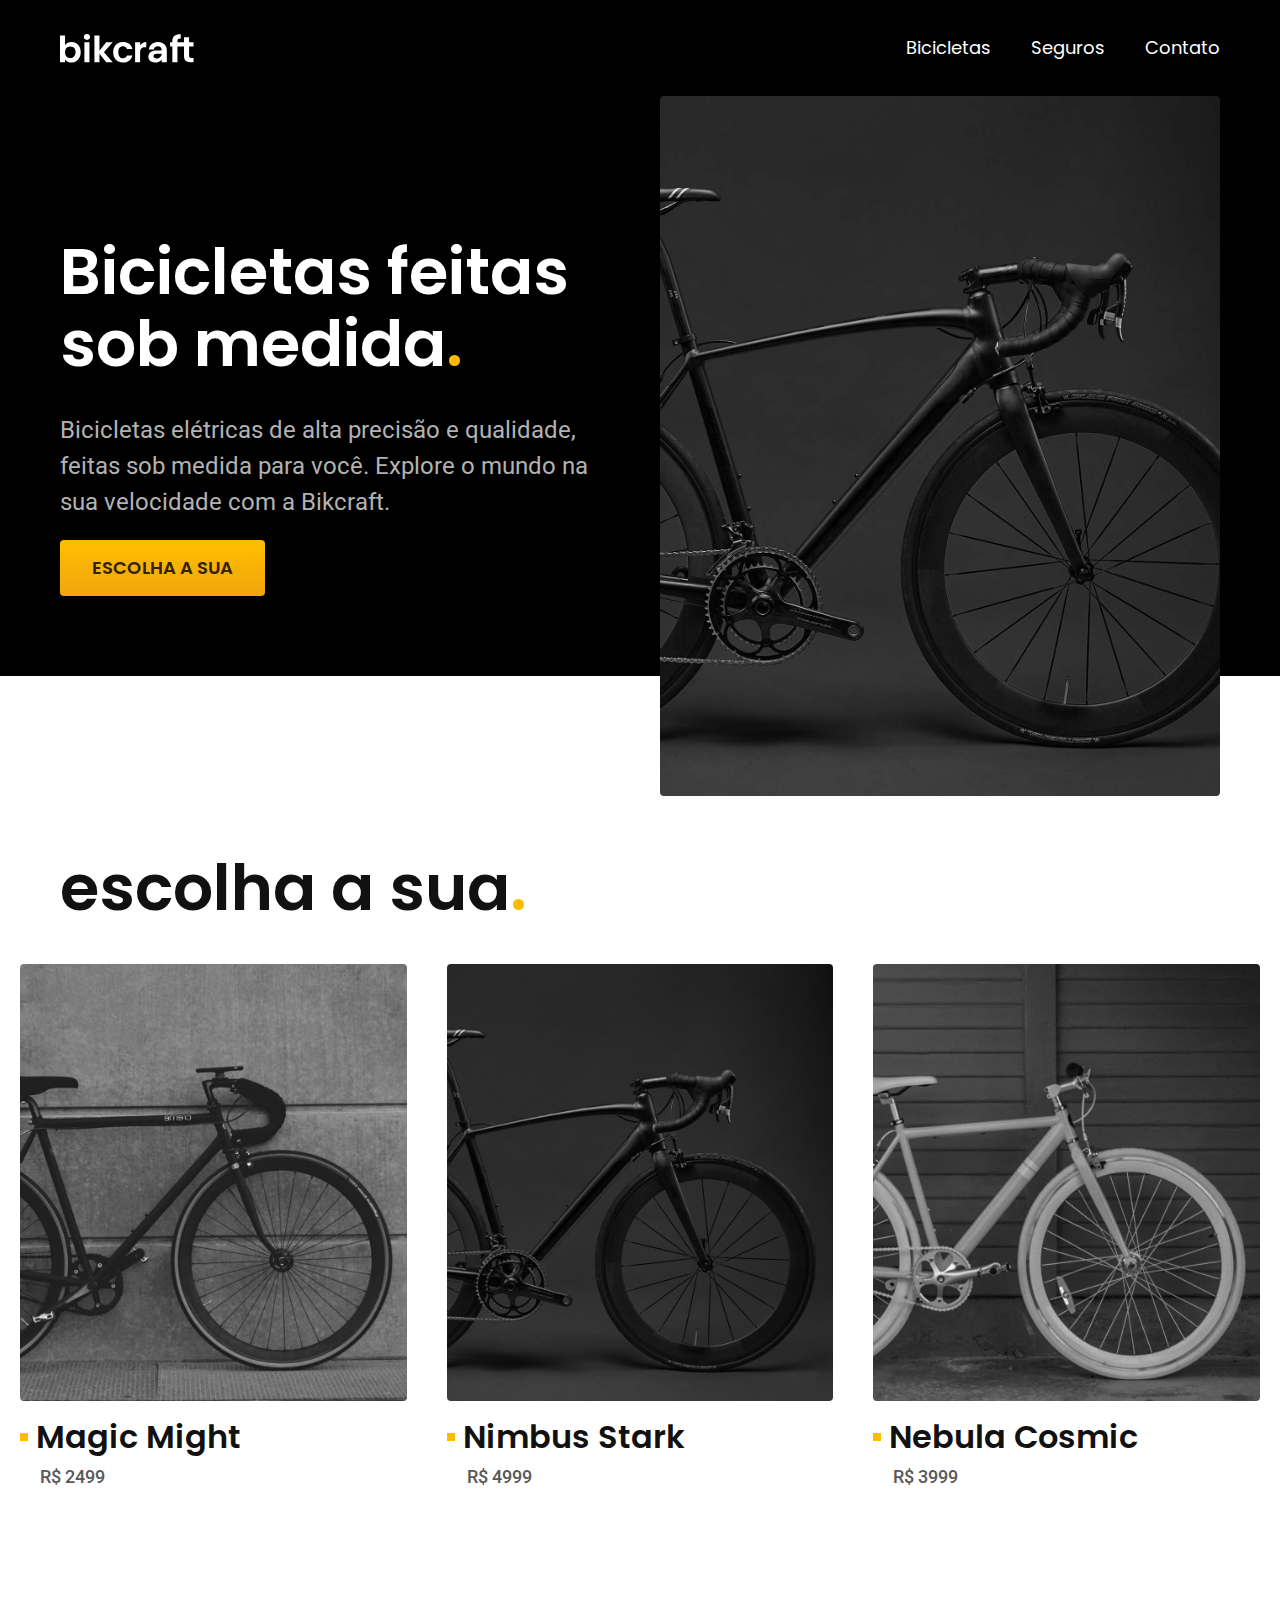
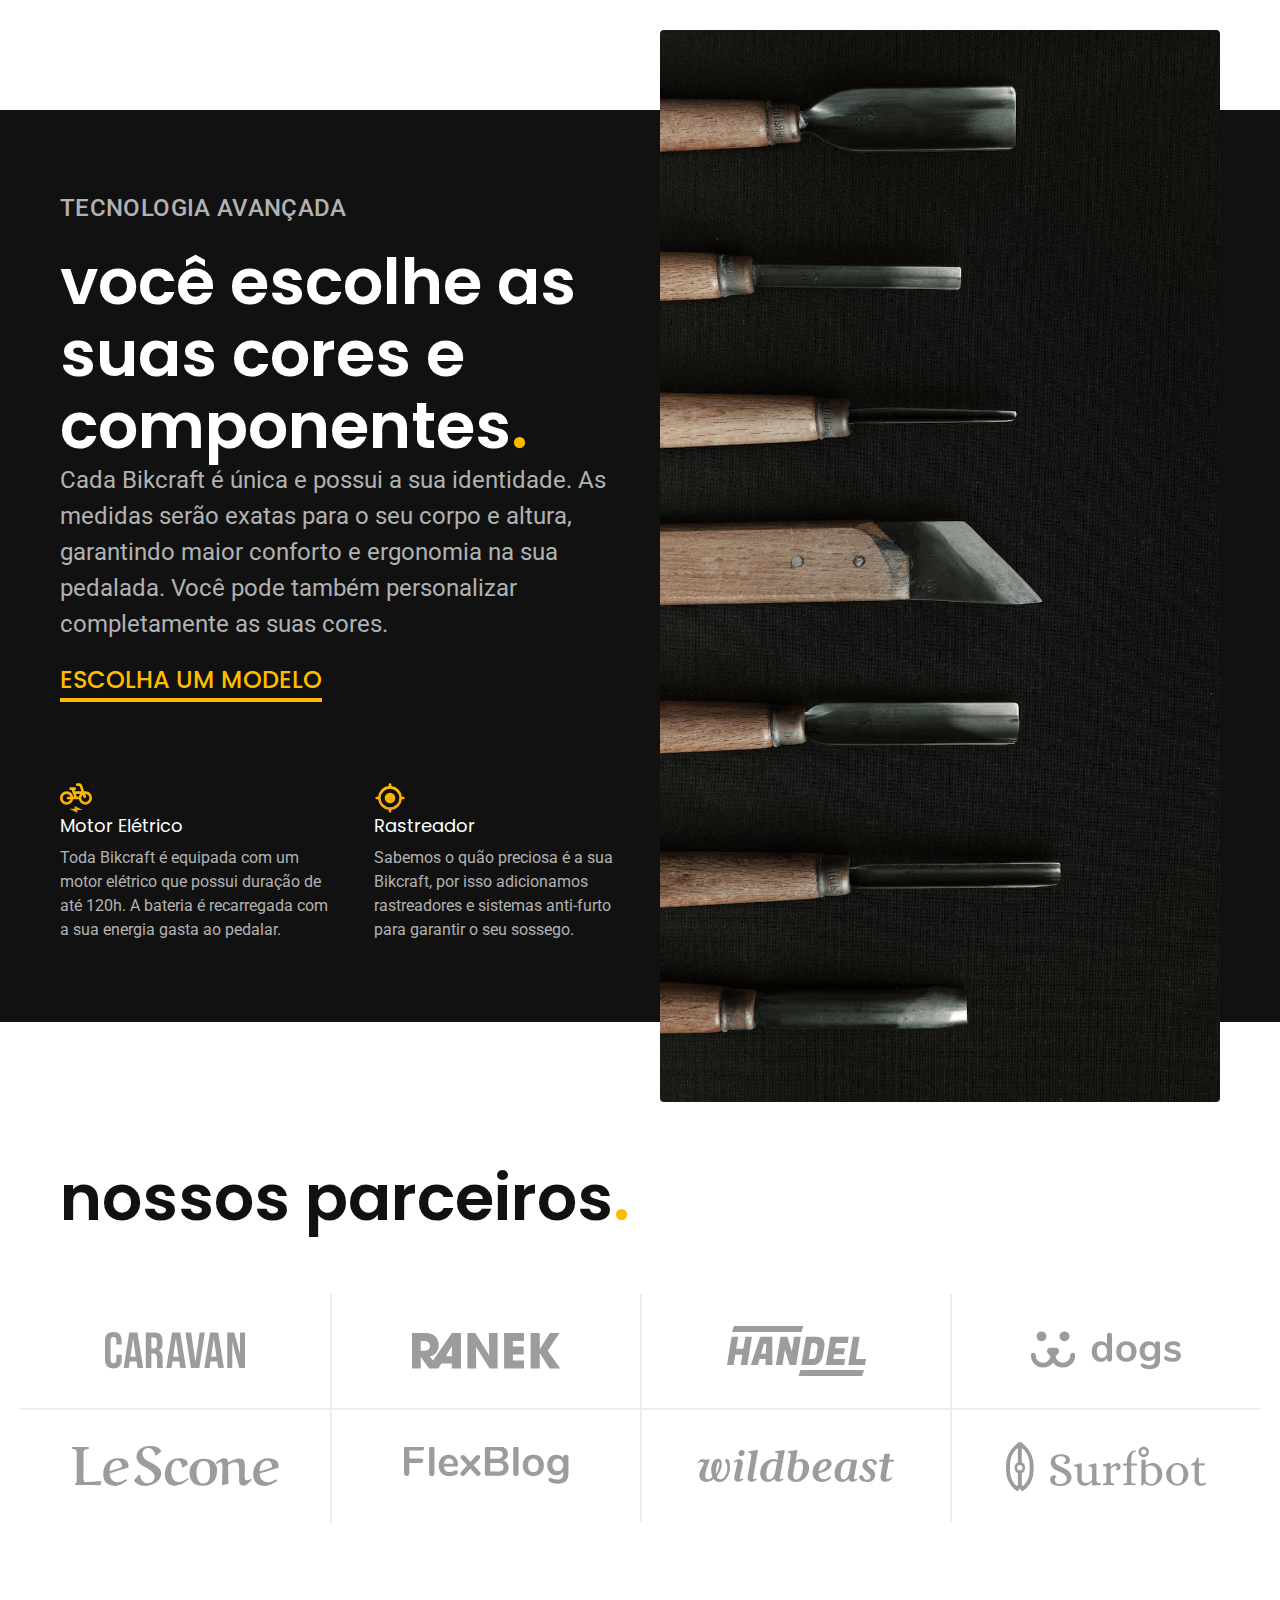
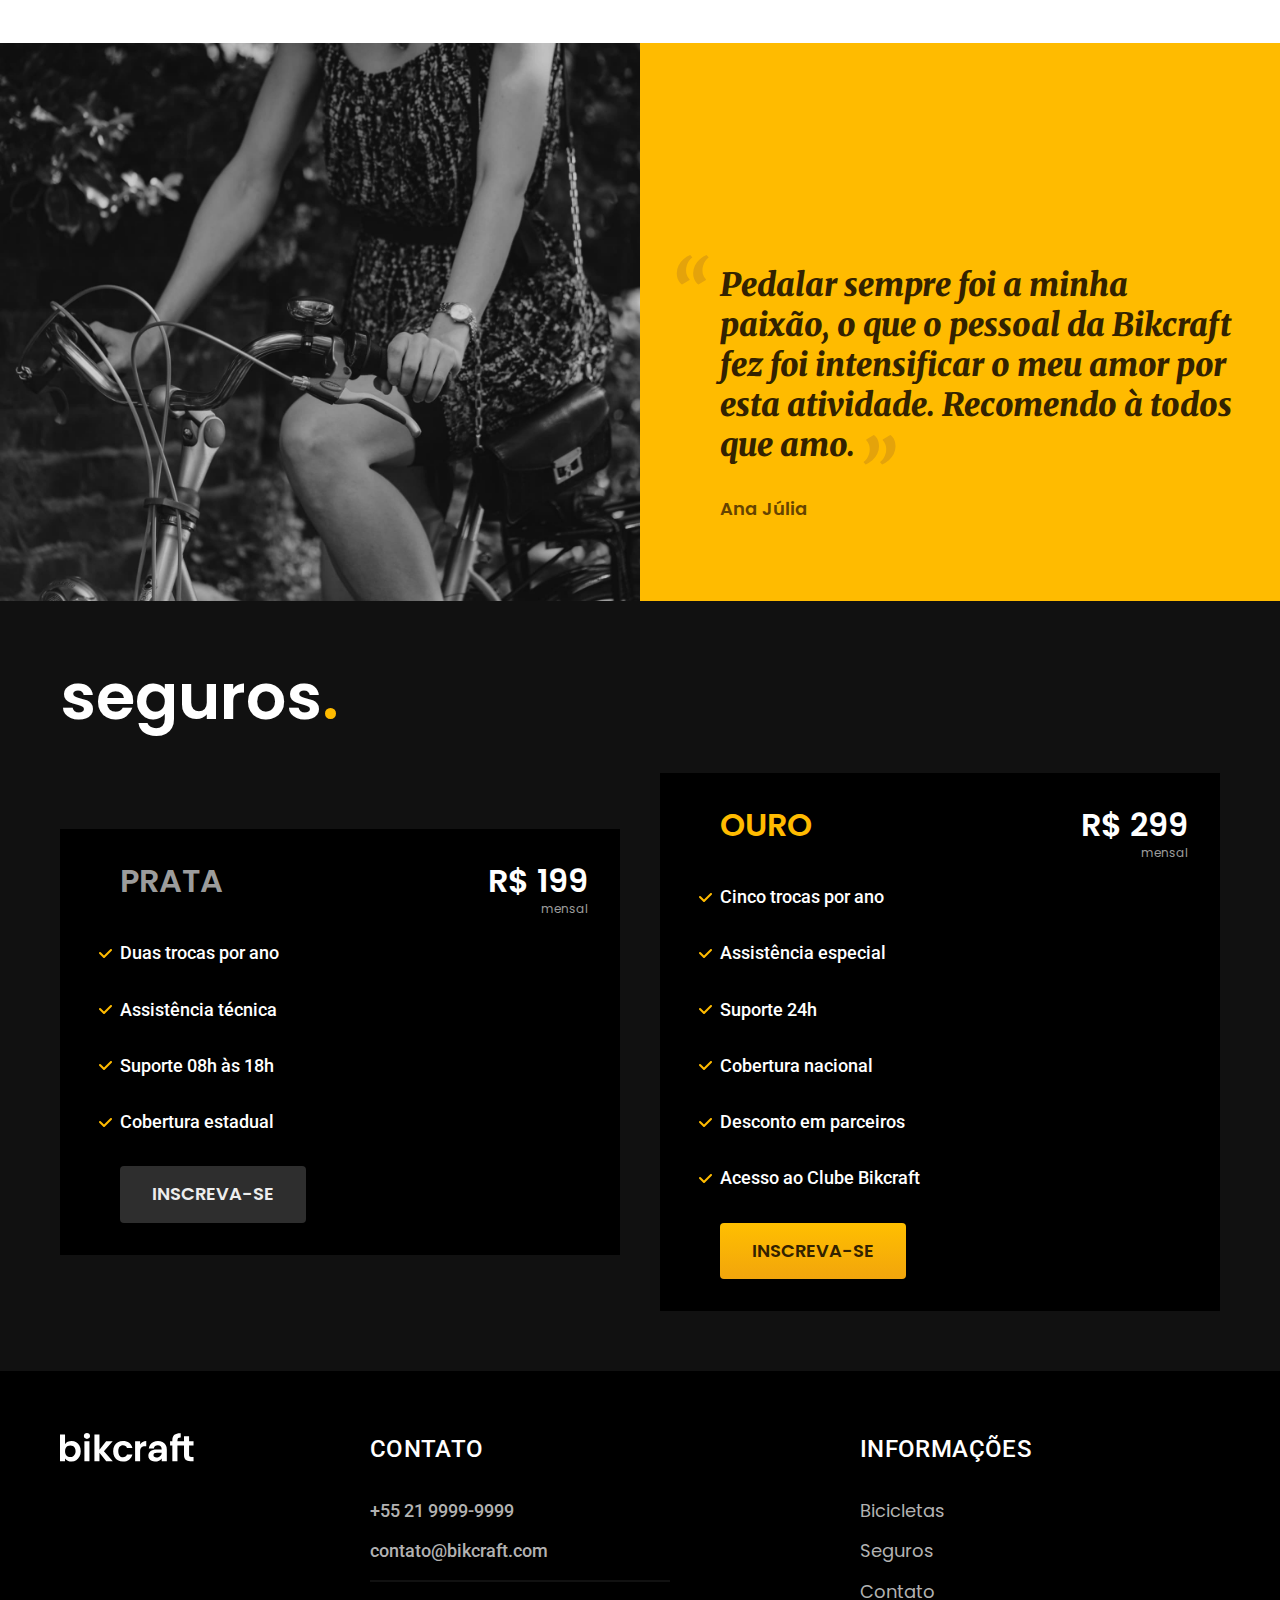
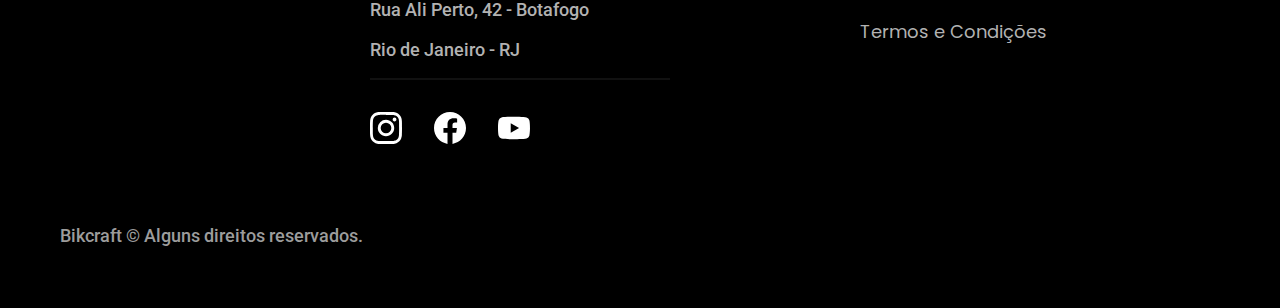
==== commit e2423d2d: "footer" ====
--- a/index.html
+++ b/index.html
@@ -172,7 +172,43 @@
     </div>
   </article>
 
-  
+  <footer class="footer-bg">
+    <div class="footer container">
+      <img src="./img/bikcraft.svg" alt="Bikcraft">
+      <div class="footer-contato">
+        <h3 class="font-2-l-b cor-0">Contato</h3>
+        <ul class="font-2-m cor-5">
+          <li><a href="tel:+552199999999">+55 21 9999-9999</a></li>
+          <li><a href="mailto:contato@bikcraft.com">contato@bikcraft.com</a></li>
+          <li>Rua Ali Perto, 42 - Botafogo</li>
+          <li>Rio de Janeiro - RJ</li>
+        </ul>
+        <div class="footer-redes">
+          <a href="./">
+            <img src="./img/redes/instagram.svg" alt="Instagram">
+          </a>
+          <a href="./">
+            <img src="./img/redes/facebook.svg" alt="Facebook">
+          </a>
+          <a href="./">
+            <img src="./img/redes/youtube.svg" alt="Youtube">
+          </a>
+        </div>
+      </div>
+      <div class="footer-informacoes">
+        <h3 class="font-2-l-b cor-0">Informações</h3>
+        <nav>
+          <ul class="font-1-m cor-5">
+            <li><a href="./bicicletas.html">Bicicletas</a></li>
+            <li><a href="./seguros.html">Seguros</a></li>
+            <li><a href="./contato.html">Contato</a></li>
+            <li><a href="./termos.html">Termos e Condições</a></li>
+          </ul>
+        </nav>
+      </div>
+      <p class="footer-copy font-2-m cor-6">Bikcraft © Alguns direitos reservados.</p>
+    </div>
+  </footer>
 
 
 
--- a/css/style.css
+++ b/css/style.css
@@ -12,6 +12,7 @@
 @import './home/depoimento.css';
 @import './home/tecnologia.css';
 @import './home/parceiros.css';
+@import './home/footer.css';
 
 
 /* Bicicletas Lista */
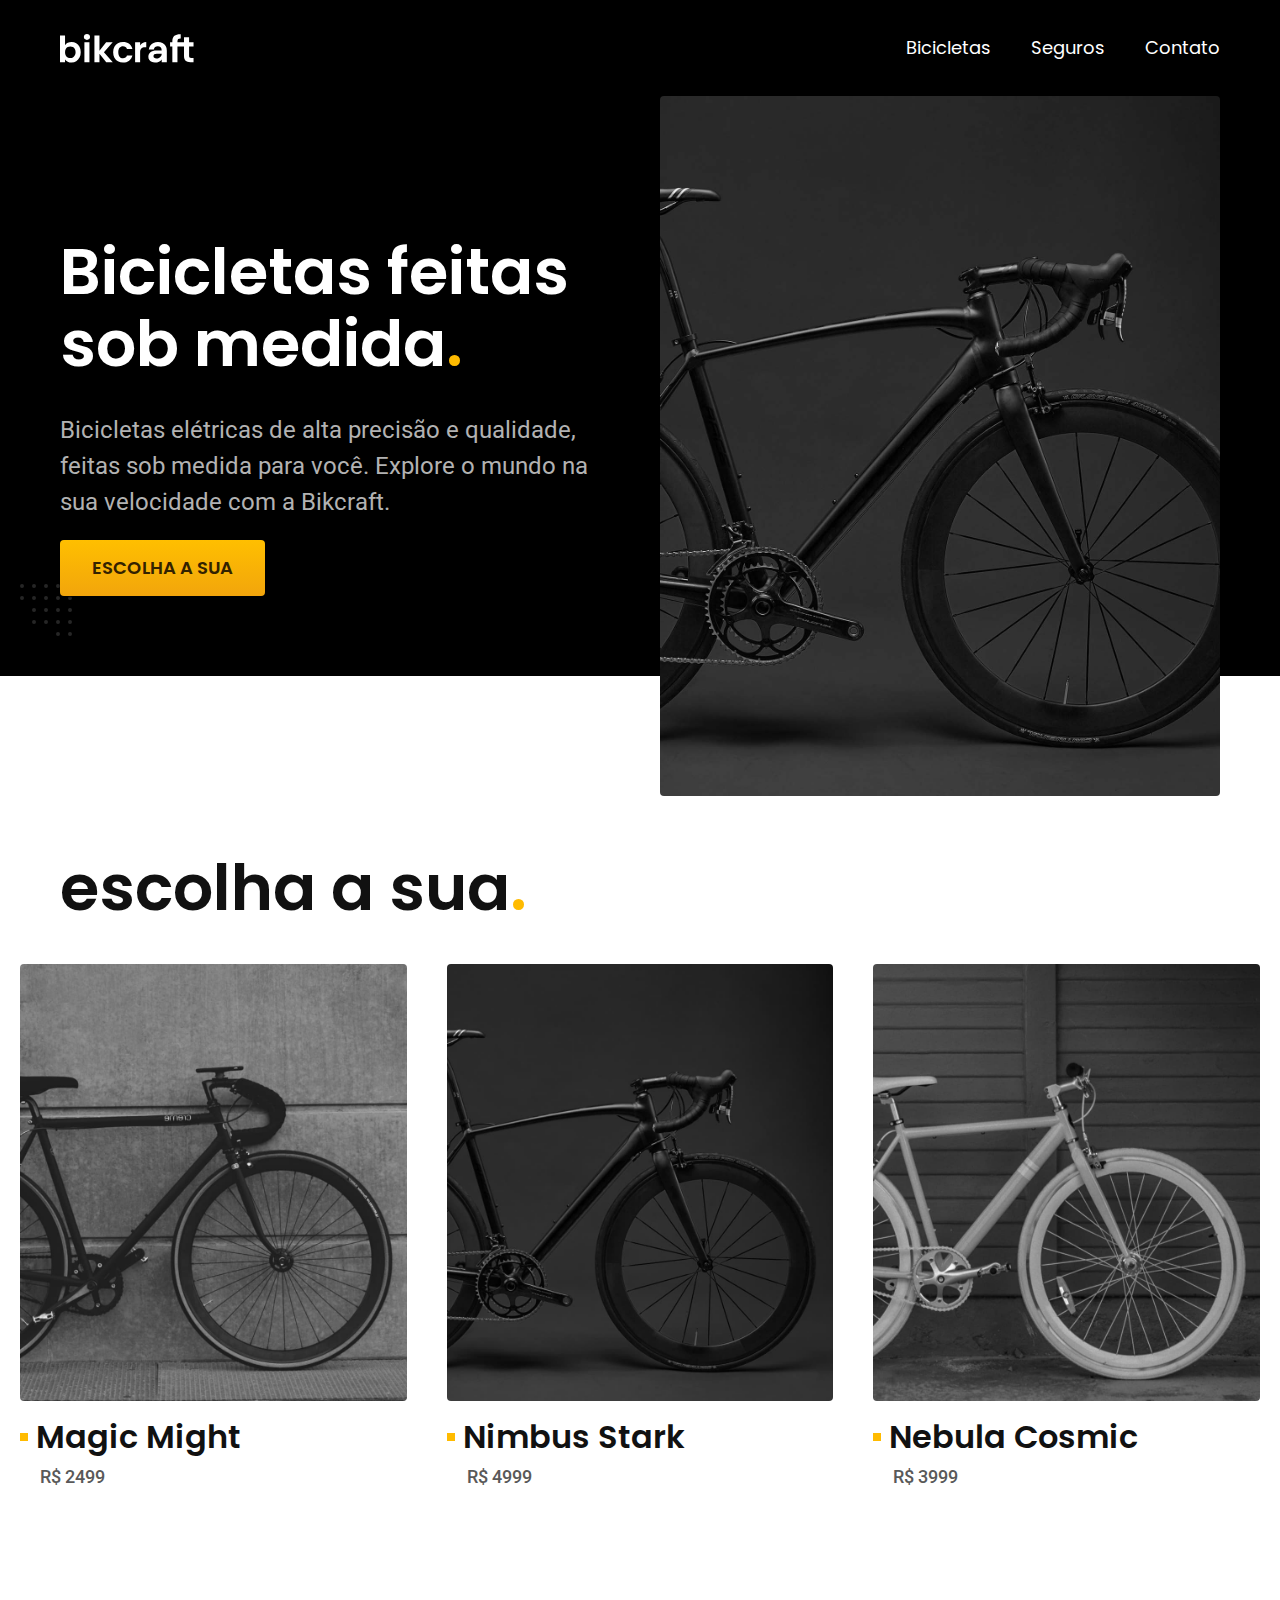
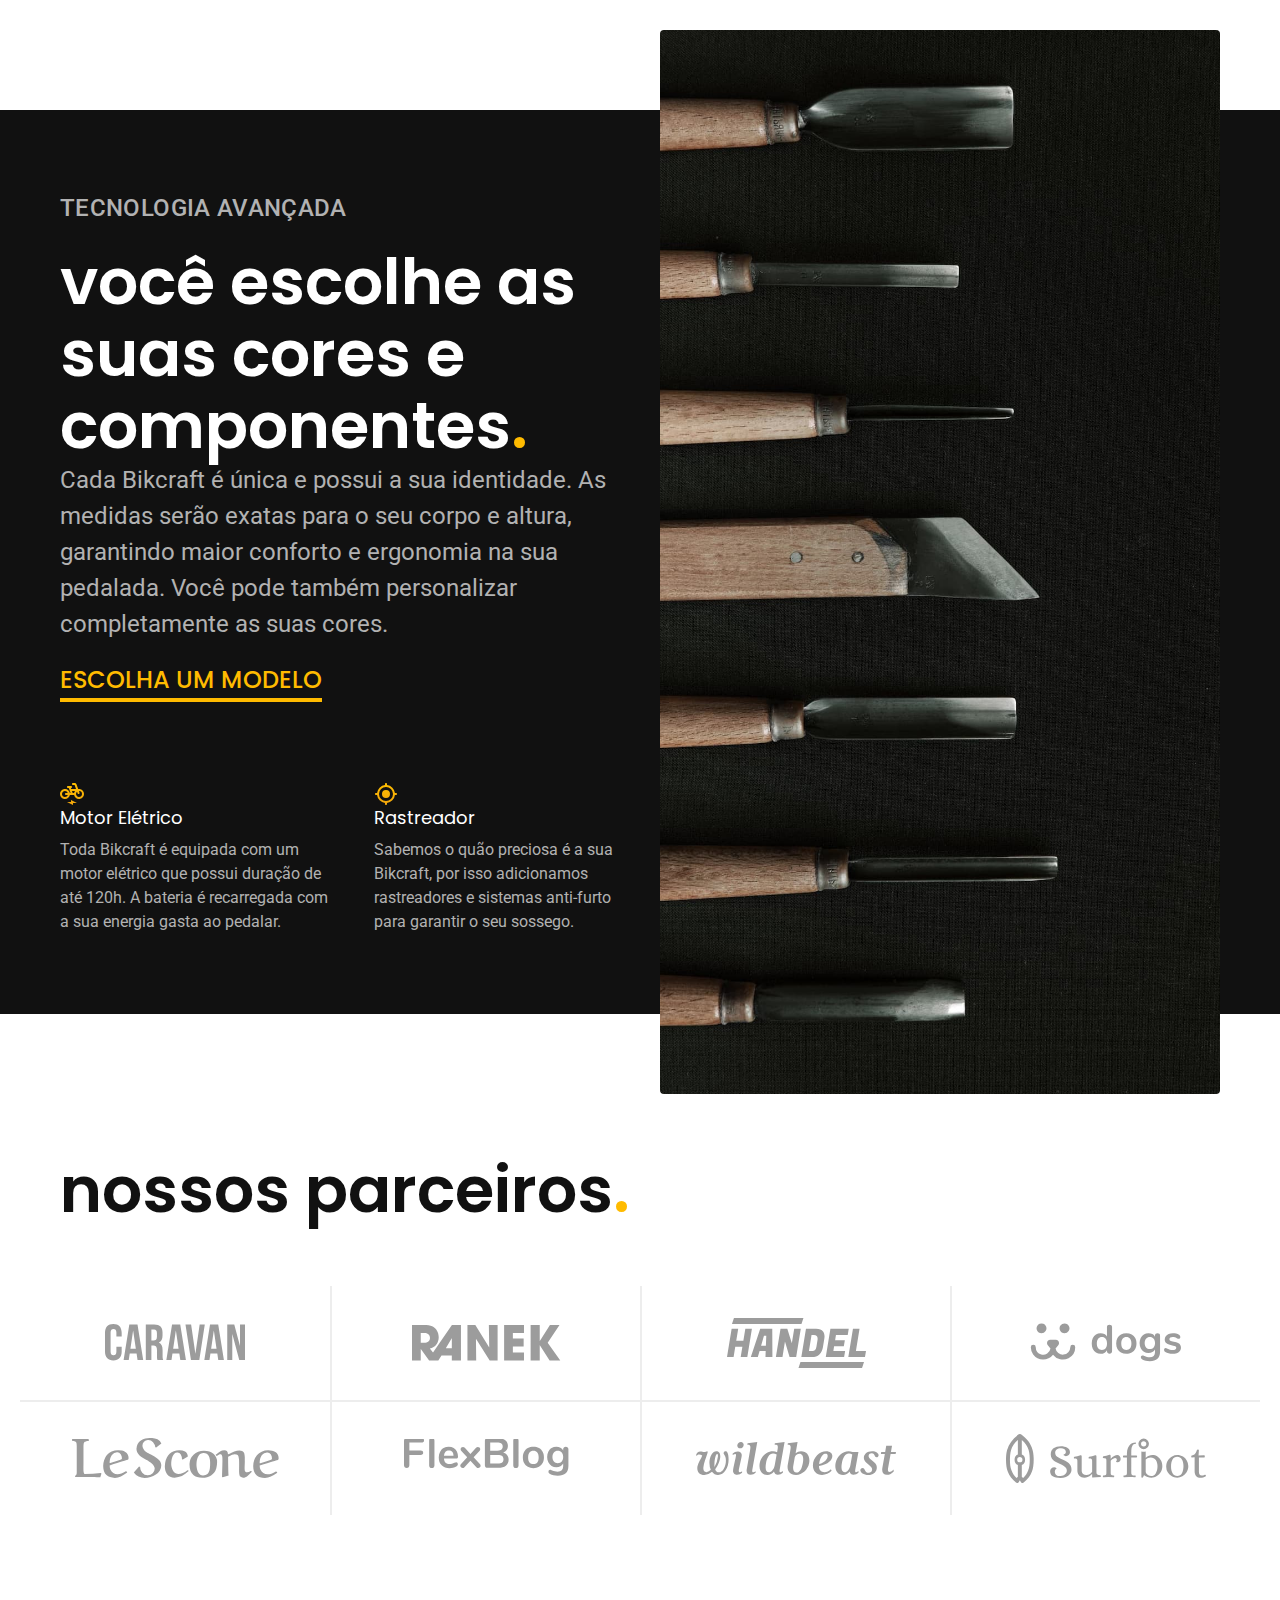
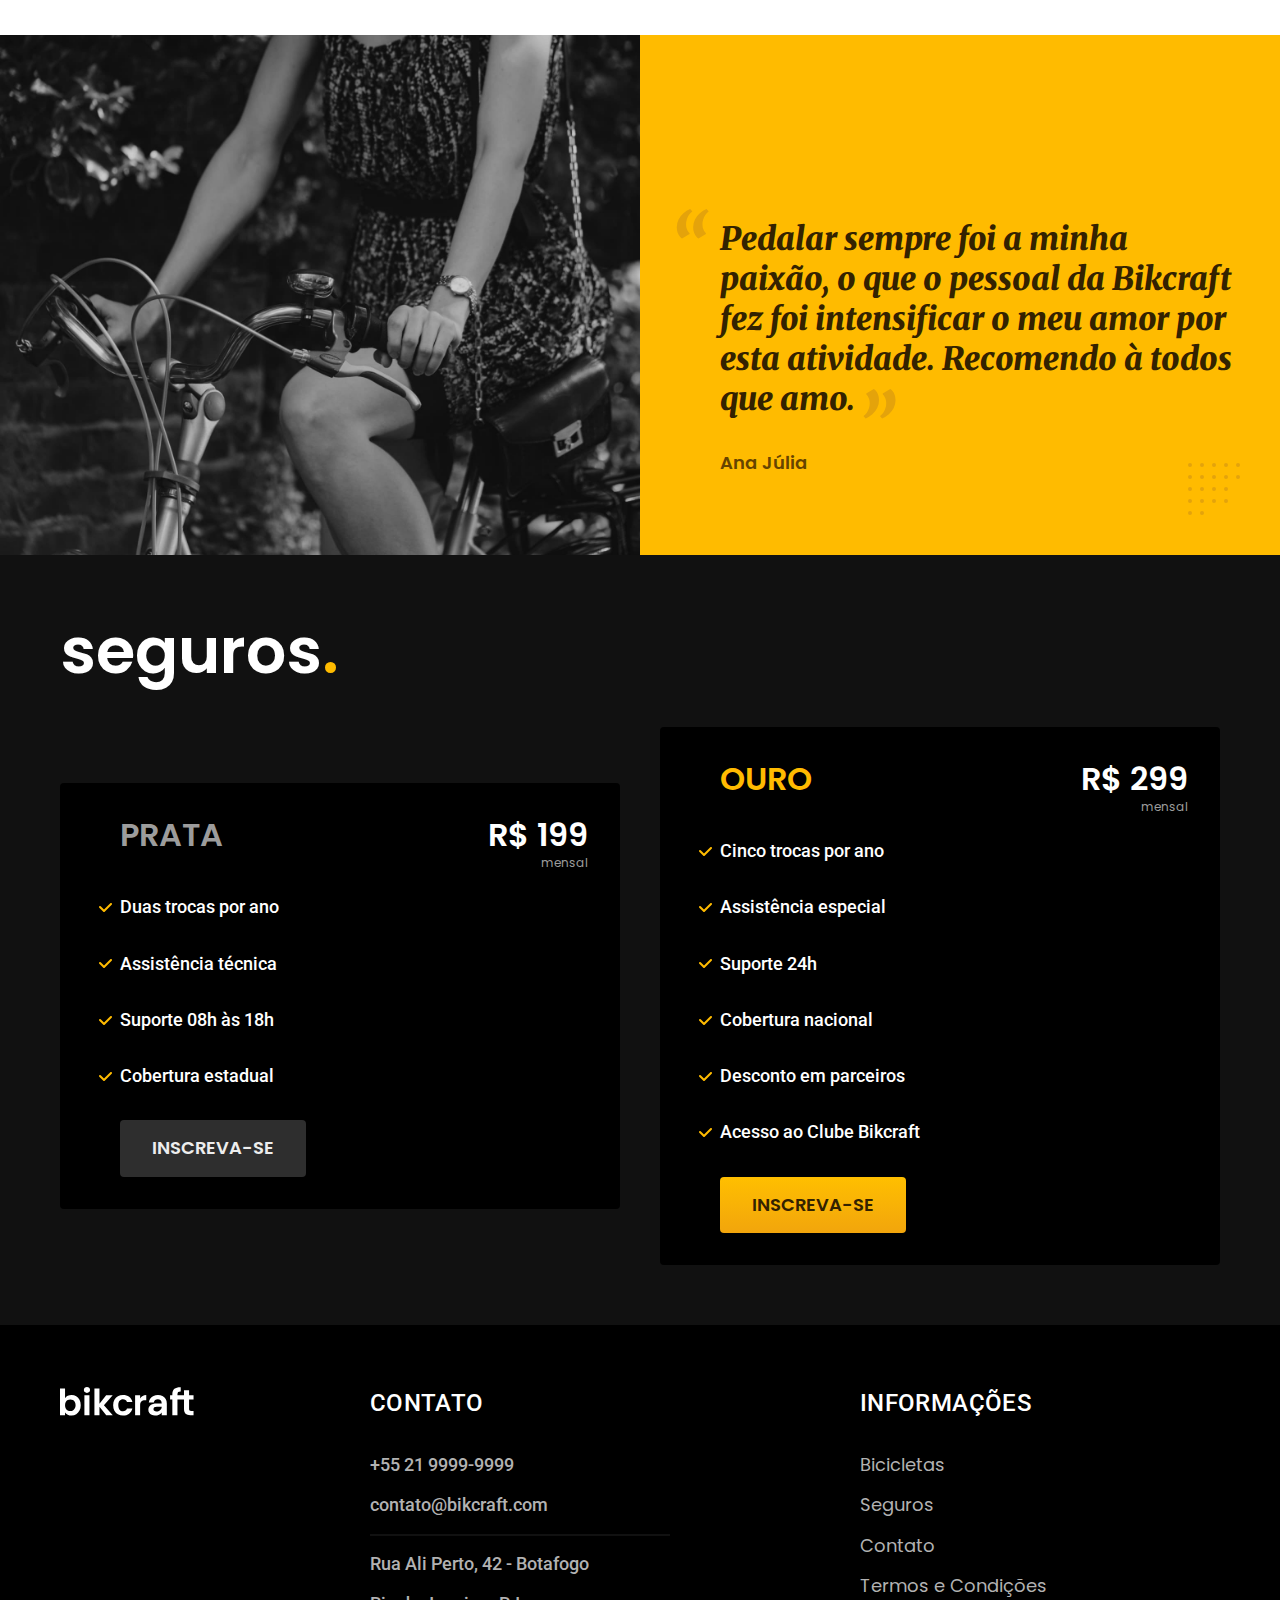
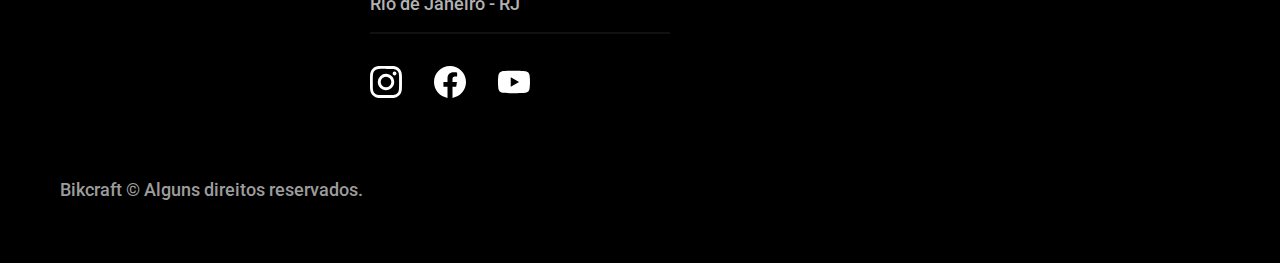
==== commit 61a242b3: "otimizacoes" ====
--- a/index.html
+++ b/index.html
@@ -10,6 +10,7 @@
 
   <title>Bikcraft - Bicicletas Elétricas</title>
 
+  <link rel="preload" href="./css/style.css" as="style">
   <link rel="stylesheet" href="./css/style.css">
 
   <!--Tipografia-->
@@ -26,7 +27,7 @@
   <header class="header-bg">
     <div class="header container">
 
-      <a href="./"><img src="./img/bikcraft.svg" alt="Bikcraft"></a>
+      <a href="./"><img src="./img/bikcraft.svg" width="136" height="32" alt="Bikcraft"></a>
 
       <nav aria-label="primaria">
         <ul class="header-menu font-1-m cor-0">
@@ -37,8 +38,6 @@
       </nav>
     </div>
   </header>
-
-
 
   <main class="introducao-bg">
     <div class="introducao container">
@@ -49,9 +48,12 @@
           velocidade com a Bikcraft.</p>
         <a class="btn" href="./bicicletas.html">Escolha a sua</a>
       </div>
-      <div>
-        <img src="./img/fotos/introducao.jpg" alt="Bicicleta elétrica preta">
-      </div>
+
+      <picture>
+        <source media="(max-width: 800px)" srcset="./img/bicicletas/nimbus.jpg">
+        <img src="./img/fotos/introducao.jpg" width="1280" height="1600" alt="Bicicleta elétrica preta">
+      </picture>
+
     </div>
   </main>
 
@@ -60,7 +62,7 @@
     <ul>
       <li>
         <a href="./bicicletas/magic.html">
-          <img src="./img/bicicletas/magic-home.jpg" alt="Bicicleta Preta">
+          <img src="./img/bicicletas/magic-home.jpg" width="920" height="1040" alt="Bicicleta Preta">
           <h3 class="font-1-xl">Magic Might</h3>
           <span class="font-2-m cor-8">R$ 2499</span>
         </a>
@@ -68,7 +70,7 @@
 
       <li>
         <a href="./bicicletas/nimbus.html">
-          <img src="./img/bicicletas/nimbus-home.jpg" alt="Bicicleta Preta">
+          <img src="./img/bicicletas/nimbus-home.jpg" width="920" height="1040" alt="Bicicleta Preta">
           <h3 class="font-1-xl">Nimbus Stark</h3>
           <span class="font-2-m cor-8">R$ 4999</span>
         </a>
@@ -76,7 +78,7 @@
 
       <li>
         <a href="./bicicletas/nebula.html">
-          <img src="./img/bicicletas/nebula-home.jpg" alt="Bicicleta Preta">
+          <img src="./img/bicicletas/nebula-home.jpg" width="920" height="1040" alt="Bicicleta Preta">
           <h3 class="font-1-xl">Nebula Cosmic</h3>
           <span class="font-2-m cor-8">R$ 3999</span>
         </a>
@@ -95,13 +97,13 @@
         <a class="link" href="./bicicletas.html">Escolha um modelo</a>
         <div class="tecnologia-vantagens">
           <div>
-            <img src="./img/icones/eletrica.svg" alt="">
+            <img src="./img/icones/eletrica.svg" width="24" height="24" alt="">
             <h3 class="font-1-m cor-0">Motor Elétrico</h3>
             <p class="font-2-s cor-5">Toda Bikcraft é equipada com um motor elétrico que possui duração de até 120h. A
               bateria é recarregada com a sua energia gasta ao pedalar.</p>
           </div>
           <div>
-            <img src="./img/icones/rastreador.svg" alt="">
+            <img src="./img/icones/rastreador.svg" width="24" height="24" alt="">
             <h3 class="font-1-m cor-0">Rastreador</h3>
             <p class="font-2-s cor-5">Sabemos o quão preciosa é a sua Bikcraft, por isso adicionamos rastreadores e
               sistemas anti-furto para garantir o seu sossego.</p>
@@ -109,7 +111,7 @@
         </div>
       </div>
       <div class="tecnologia-imagem">
-        <img src="./img/fotos/tecnologia.jpg" alt="">
+        <img src="./img/fotos/tecnologia.jpg" width="1200" height="1920" alt="">
       </div>
     </div>
   </article>
@@ -117,20 +119,20 @@
   <section class="parceiros" aria-label="Nossos Parceiros">
     <h2 class=" container font-1-xxl">nossos parceiros<span class="cor-p1">.</span></h2>
     <ul>
-      <li><img src="./img/parceiros/caravan.svg" alt="caravan"></li>
-      <li><img src="./img/parceiros/ranek.svg" alt="ranek"></li>
-      <li><img src="./img/parceiros/handel.svg" alt="handel"></li>
-      <li><img src="./img/parceiros/dogs.svg" alt="dogs"></li>
-      <li><img src="./img/parceiros/lescone.svg" alt="lescone"></li>
-      <li><img src="./img/parceiros/flexblog.svg" alt="flexblog"></li>
-      <li><img src="./img/parceiros/wildbeast.svg" alt="wildbeast"></li>
-      <li><img src="./img/parceiros/surfbot.svg" alt="surfbot"></li>
+      <li><img src="./img/parceiros/caravan.svg" width="140" height="38" alt="caravan"></li>
+      <li><img src="./img/parceiros/ranek.svg" width="149" height="36" alt="ranek"></li>
+      <li><img src="./img/parceiros/handel.svg" width="139" height="50" alt="handel"></li>
+      <li><img src="./img/parceiros/dogs.svg" width="152" height="39" alt="dogs"></li>
+      <li><img src="./img/parceiros/lescone.svg" width="208" height="41" alt="lescone"></li>
+      <li><img src="./img/parceiros/flexblog.svg" width="165" height="38" alt="flexblog"></li>
+      <li><img src="./img/parceiros/wildbeast.svg" width="200" height="49" alt="wildbeast"></li>
+      <li><img src="./img/parceiros/surfbot.svg" width="200" height="49" alt="surfbot"></li>
     </ul>
   </section>
 
   <section class="depoimento" aria-label="Depoimento">
     <div>
-      <img src="./img/fotos/depoimento.jpg" alt="Pessoa pedalando uma bicicleta Bikcraft">
+      <img src="./img/fotos/depoimento.jpg" width="1560" height="1360"  alt="Pessoa pedalando uma bicicleta Bikcraft">
     </div>
     <div class="depoimento-conteudo">
       <blockquote class="font-1-xl cor-p5">
@@ -174,7 +176,7 @@
 
   <footer class="footer-bg">
     <div class="footer container">
-      <img src="./img/bikcraft.svg" alt="Bikcraft">
+      <img src="./img/bikcraft.svg" width="136" height="32"  alt="Bikcraft">
       <div class="footer-contato">
         <h3 class="font-2-l-b cor-0">Contato</h3>
         <ul class="font-2-m cor-5">
@@ -185,13 +187,13 @@
         </ul>
         <div class="footer-redes">
           <a href="./">
-            <img src="./img/redes/instagram.svg" alt="Instagram">
+            <img src="./img/redes/instagram.svg" width="32" height="32"  alt="Instagram">
           </a>
           <a href="./">
-            <img src="./img/redes/facebook.svg" alt="Facebook">
+            <img src="./img/redes/facebook.svg" width="32" height="32" alt="Facebook">
           </a>
           <a href="./">
-            <img src="./img/redes/youtube.svg" alt="Youtube">
+            <img src="./img/redes/youtube.svg"  width="32" height="32" alt="Youtube">
           </a>
         </div>
       </div>
@@ -209,14 +211,5 @@
       <p class="footer-copy font-2-m cor-6">Bikcraft © Alguns direitos reservados.</p>
     </div>
   </footer>
-
-
-
-
-
-
-
-
 </body>
-
 </html>--- a/css/style.css
+++ b/css/style.css
@@ -1,24 +1,40 @@
-@import './global/global.css';
 @import './utilidades/tipografia.css';
 @import './utilidades/cores.css';
 
 @import './global/header.css';
+@import './global/footer.css';
+@import './global/global.css';
 
 /* Utilidades*/
 @import './utilidades/componentes.css';
+@import './utilidades/formulario.css';
 
 /* Home */
 @import './home/introducao.css';
 @import './home/depoimento.css';
 @import './home/tecnologia.css';
 @import './home/parceiros.css';
-@import './home/footer.css';
 
+/* Bicicletas */
+@import './bicicletas/bicicletas-lista.css';
+@import './bicicletas/bicicletas.css';
 
-/* Bicicletas Lista */
-@import './bicicletas/bicicletas-lista.css';
+/* Bicicleta */
+@import './bicicleta/bicicleta.css';
+@import './bicicleta/seguro.css';
 
 /* Seguros */
 @import './seguros/seguros.css';
+@import './seguros/vantagens.css';
+@import './seguros/perguntas.css';
+
+/* Contato */
+@import "./contato/contato.css";
+@import "./contato/lojas.css";
+
+/* Orçamento */
+@import "./orcamento/orcamento.css";
 
 
+/* Termos */
+@import './termos/termos.css';
--- a/css/style.css
+++ b/css/style.css
@@ -1,24 +1,40 @@
-@import './global/global.css';
 @import './utilidades/tipografia.css';
 @import './utilidades/cores.css';
 
 @import './global/header.css';
+@import './global/footer.css';
+@import './global/global.css';
 
 /* Utilidades*/
 @import './utilidades/componentes.css';
+@import './utilidades/formulario.css';
 
 /* Home */
 @import './home/introducao.css';
 @import './home/depoimento.css';
 @import './home/tecnologia.css';
 @import './home/parceiros.css';
-@import './home/footer.css';
 
+/* Bicicletas */
+@import './bicicletas/bicicletas-lista.css';
+@import './bicicletas/bicicletas.css';
 
-/* Bicicletas Lista */
-@import './bicicletas/bicicletas-lista.css';
+/* Bicicleta */
+@import './bicicleta/bicicleta.css';
+@import './bicicleta/seguro.css';
 
 /* Seguros */
 @import './seguros/seguros.css';
+@import './seguros/vantagens.css';
+@import './seguros/perguntas.css';
+
+/* Contato */
+@import "./contato/contato.css";
+@import "./contato/lojas.css";
+
+/* Orçamento */
+@import "./orcamento/orcamento.css";
 
 
+/* Termos */
+@import './termos/termos.css';
